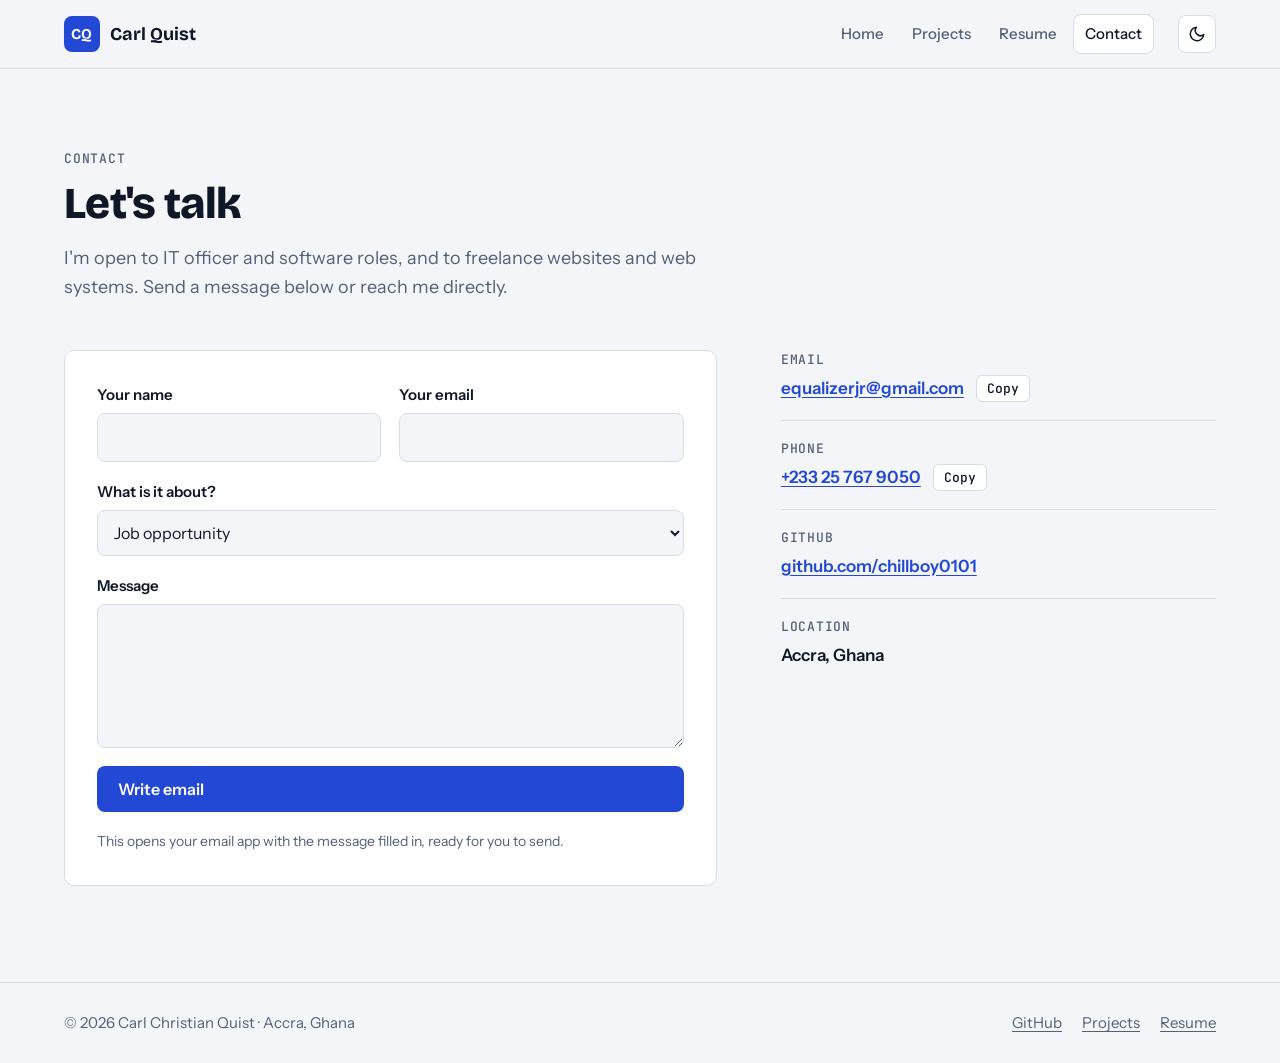
==== myportfolio/contact.html @ 5ba0d1e7 "Add Carl Christian Quist portfolio site in /myportfolio New static portfolio based on the structure " ====
<!DOCTYPE html>
<html lang="en">
<head>
    <meta charset="UTF-8">
    <meta name="viewport" content="width=device-width, initial-scale=1.0, viewport-fit=cover">
    <title>Contact | Carl Christian Quist</title>
    <meta name="description" content="Contact Carl Christian Quist, IT officer and software developer in Accra, about websites, internal systems, IT support or job opportunities.">
    <meta name="theme-color" content="#f3f5f9" media="(prefers-color-scheme: light)">
    <meta name="theme-color" content="#0b1120" media="(prefers-color-scheme: dark)">
    <link rel="preconnect" href="https://fonts.googleapis.com">
    <link rel="preconnect" href="https://fonts.gstatic.com" crossorigin>
    <link href="https://fonts.googleapis.com/css2?family=Bricolage+Grotesque:opsz,wght@12..96,500;12..96,700;12..96,800&family=Instrument+Sans:wght@400;500;600&family=JetBrains+Mono:wght@400;500&display=swap" rel="stylesheet">
    <link rel="stylesheet" href="assets/css/styles.css">
    <script>try{var t=localStorage.getItem("cq-theme");if(t)document.documentElement.setAttribute("data-theme",t)}catch(e){}</script>
</head>
<body>
    <a class="skip-link" href="#main">Skip to content</a>

    <header class="site-header">
        <div class="wrap header-inner">
            <a href="index.html" class="brand" aria-label="Carl Christian Quist, home">
                <span class="brand-mark" aria-hidden="true">CQ</span>
                <span class="brand-name">Carl Quist</span>
            </a>
            <nav class="site-nav" aria-label="Main">
                <a href="index.html">Home</a>
                <a href="projects.html">Projects</a>
                <a href="resume.html">Resume</a>
                <a href="contact.html" aria-current="page">Contact</a>
            </nav>
            <button class="theme-toggle" type="button" id="theme-toggle" aria-label="Switch between light and dark theme">
                <svg class="icon-moon" viewBox="0 0 24 24" fill="none" stroke="currentColor" stroke-width="2" stroke-linecap="round" stroke-linejoin="round" aria-hidden="true"><path d="M21 12.8A9 9 0 1 1 11.2 3a7 7 0 0 0 9.8 9.8z"/></svg>
                <svg class="icon-sun" viewBox="0 0 24 24" fill="none" stroke="currentColor" stroke-width="2" stroke-linecap="round" stroke-linejoin="round" aria-hidden="true"><circle cx="12" cy="12" r="4"/><path d="M12 2v2M12 20v2M4.9 4.9l1.4 1.4M17.7 17.7l1.4 1.4M2 12h2M20 12h2M4.9 19.1l1.4-1.4M17.7 6.3l1.4-1.4"/></svg>
            </button>
        </div>
    </header>

    <main id="main">
        <section class="page-intro">
            <div class="wrap">
                <p class="eyebrow">Contact</p>
                <h1>Let's talk</h1>
                <p>I'm open to IT officer and software roles, and to freelance websites and web systems. Send a message below or reach me directly.</p>
            </div>
        </section>

        <section class="section" style="padding-top: 8px;" aria-label="Contact options">
            <div class="wrap contact-grid">
                <form class="form" id="contact-form" novalidate>
                    <div class="form-row">
                        <div class="field">
                            <label for="name">Your name</label>
                            <input type="text" id="name" name="name" autocomplete="name" required>
                        </div>
                        <div class="field">
                            <label for="email">Your email</label>
                            <input type="email" id="email" name="email" autocomplete="email" required>
                        </div>
                    </div>
                    <div class="field">
                        <label for="topic">What is it about?</label>
                        <select id="topic" name="topic">
                            <option>Job opportunity</option>
                            <option>Website project</option>
                            <option>Web system or app</option>
                            <option>IT support</option>
                            <option>Something else</option>
                        </select>
                    </div>
                    <div class="field">
                        <label for="message">Message</label>
                        <textarea id="message" name="message" required></textarea>
                    </div>
                    <button class="btn btn-primary" type="submit">Write email</button>
                    <p class="form-note">This opens your email app with the message filled in, ready for you to send.</p>
                    <p class="form-status" id="form-status" role="status" hidden></p>
                </form>

                <div class="channels">
                    <div class="channel">
                        <p class="eyebrow">Email</p>
                        <p class="value"><a href="mailto:equalizerjr@gmail.com">equalizerjr@gmail.com</a> <button class="copy-btn" type="button" data-copy="equalizerjr@gmail.com">Copy</button></p>
                    </div>
                    <div class="channel">
                        <p class="eyebrow">Phone</p>
                        <p class="value"><a href="tel:+233257679050">+233 25 767 9050</a> <button class="copy-btn" type="button" data-copy="+233257679050">Copy</button></p>
                    </div>
                    <div class="channel">
                        <p class="eyebrow">GitHub</p>
                        <p class="value"><a href="https://github.com/chillboy0101" target="_blank" rel="noopener">github.com/chillboy0101</a></p>
                    </div>
                    <div class="channel">
                        <p class="eyebrow">Location</p>
                        <p class="value">Accra, Ghana</p>
                    </div>
                </div>
            </div>
        </section>
    </main>

    <footer class="site-footer">
        <div class="wrap">
            <p>&copy; 2026 Carl Christian Quist · Accra, Ghana</p>
            <nav aria-label="Elsewhere">
                <a href="https://github.com/chillboy0101" target="_blank" rel="noopener">GitHub</a>
                <a href="projects.html">Projects</a>
                <a href="resume.html">Resume</a>
            </nav>
        </div>
    </footer>

    <script src="assets/js/main.js"></script>
</body>
</html>
---- myportfolio/assets/css/styles.css ----
/*
  Carl Quist portfolio
  Layout: one centred 72rem column; pages stack full-width bands, each with its own inner .wrap gutter.
  Palette: cool "printout" paper and ink, cobalt for actions, Kente gold reserved for small highlights.
*/
:root {
  --paper: #f3f5f9;
  --surface: #ffffff;
  --sunken: #e9edf4;
  --ink: #101828;
  --muted: #536077;
  --line: #d6dce8;
  --accent: #2448d6;
  --accent-ink: #ffffff;
  --accent-soft: #e3e9ff;
  --gold: #8f6100;
  --gold-soft: #fff1cc;
  --code-bg: #0f172a;
  --code-ink: #dbe4f5;
  --code-key: #f2bd4b;
  --code-dim: #8090ad;

  --display: "Bricolage Grotesque", "Segoe UI", system-ui, sans-serif;
  --body: "Instrument Sans", system-ui, -apple-system, "Segoe UI", Roboto, sans-serif;
  --mono: "JetBrains Mono", ui-monospace, SFMono-Regular, Menlo, Consolas, monospace;

  --step--1: 0.8125rem;
  --step-0: 1.0625rem;
  --step-1: 1.25rem;
  --step-2: 1.625rem;
  --step-3: clamp(2rem, 1.4rem + 2.4vw, 2.75rem);
  --step-4: clamp(3rem, 1.6rem + 6vw, 5.75rem);

  --radius: 10px;
  --wrap: 72rem;
  --gutter: clamp(16px, 4vw, 32px);
  color-scheme: light;
}

@media (prefers-color-scheme: dark) {
  :root:not([data-theme="light"]) {
    --paper: #0b1120;
    --surface: #121a2c;
    --sunken: #0f1626;
    --ink: #e6ebf5;
    --muted: #9aa6bd;
    --line: #243049;
    --accent: #8ba5ff;
    --accent-ink: #0b1120;
    --accent-soft: #1b2648;
    --gold: #f0b941;
    --gold-soft: #2a2414;
    --code-bg: #070b15;
    --code-ink: #dbe4f5;
    --code-key: #f2bd4b;
    --code-dim: #7d8aa6;
    color-scheme: dark;
  }
}

:root[data-theme="dark"] {
  --paper: #0b1120;
  --surface: #121a2c;
  --sunken: #0f1626;
  --ink: #e6ebf5;
  --muted: #9aa6bd;
  --line: #243049;
  --accent: #8ba5ff;
  --accent-ink: #0b1120;
  --accent-soft: #1b2648;
  --gold: #f0b941;
  --gold-soft: #2a2414;
  --code-bg: #070b15;
  --code-ink: #dbe4f5;
  --code-key: #f2bd4b;
  --code-dim: #7d8aa6;
  color-scheme: dark;
}

*,
*::before,
*::after {
  box-sizing: border-box;
}

html {
  -webkit-text-size-adjust: 100%;
  scroll-behavior: smooth;
}

body {
  margin: 0;
  background: var(--paper);
  color: var(--ink);
  font-family: var(--body);
  font-size: var(--step-0);
  line-height: 1.6;
  text-rendering: optimizeLegibility;
}

img {
  max-width: 100%;
  display: block;
}

a {
  color: var(--accent);
  text-underline-offset: 0.2em;
}

h1,
h2,
h3 {
  font-family: var(--display);
  line-height: 1.1;
  margin: 0;
  text-wrap: balance;
  letter-spacing: -0.015em;
}

h2 {
  font-size: var(--step-3);
  font-weight: 700;
}

h3 {
  font-size: var(--step-1);
  font-weight: 700;
  letter-spacing: -0.005em;
}

p {
  margin: 0;
}

:focus-visible {
  outline: 3px solid var(--accent);
  outline-offset: 3px;
  border-radius: 4px;
}

.wrap {
  width: 100%;
  max-width: calc(var(--wrap) + 2 * var(--gutter));
  margin-inline: auto;
  padding-left: max(var(--gutter), env(safe-area-inset-left, 0px));
  padding-right: max(var(--gutter), env(safe-area-inset-right, 0px));
}

.skip-link {
  position: absolute;
  left: 12px;
  top: -60px;
  z-index: 50;
  padding: 10px 14px;
  background: var(--accent);
  color: var(--accent-ink);
  border-radius: 6px;
  font-weight: 600;
}

.skip-link:focus {
  top: 12px;
}

.eyebrow {
  font-family: var(--mono);
  font-size: var(--step--1);
  font-weight: 500;
  letter-spacing: 0.06em;
  text-transform: uppercase;
  color: var(--muted);
}

/* ---------- Header ---------- */

body::before {
  content: "";
  position: fixed;
  inset: 0 0 auto;
  height: env(safe-area-inset-top, 0px);
  z-index: 30;
  background: var(--paper);
}

.site-header {
  position: sticky;
  top: env(safe-area-inset-top, 0px);
  z-index: 20;
  background: color-mix(in srgb, var(--paper) 88%, transparent);
  backdrop-filter: saturate(140%) blur(10px);
  -webkit-backdrop-filter: saturate(140%) blur(10px);
  border-bottom: 1px solid var(--line);
}

.header-inner {
  display: flex;
  align-items: center;
  gap: 12px 24px;
  flex-wrap: wrap;
  padding-block: 14px;
}

.brand {
  display: inline-flex;
  align-items: center;
  gap: 10px;
  color: var(--ink);
  text-decoration: none;
  font-family: var(--display);
  font-weight: 700;
  font-size: 1.125rem;
  margin-right: auto;
}

.brand-mark {
  display: grid;
  place-items: center;
  width: 36px;
  height: 36px;
  border-radius: 8px;
  background: var(--accent);
  color: var(--accent-ink);
  font-size: 0.9375rem;
  letter-spacing: 0.02em;
}

.site-nav {
  display: flex;
  gap: 4px;
  flex-wrap: wrap;
}

.site-nav a {
  padding: 8px 12px;
  border-radius: 8px;
  color: var(--muted);
  text-decoration: none;
  font-weight: 500;
  font-size: 0.9375rem;
}

.site-nav a:hover {
  color: var(--ink);
  background: var(--sunken);
}

.site-nav a[aria-current="page"] {
  color: var(--ink);
  background: var(--surface);
  box-shadow: inset 0 0 0 1px var(--line);
}

.theme-toggle {
  display: grid;
  place-items: center;
  width: 38px;
  height: 38px;
  border-radius: 8px;
  border: 1px solid var(--line);
  background: var(--surface);
  color: var(--ink);
  cursor: pointer;
}

.theme-toggle svg {
  width: 18px;
  height: 18px;
}

.theme-toggle .icon-sun {
  display: none;
}

@media (prefers-color-scheme: dark) {
  :root:not([data-theme="light"]) .theme-toggle .icon-sun {
    display: block;
  }
  :root:not([data-theme="light"]) .theme-toggle .icon-moon {
    display: none;
  }
}

:root[data-theme="dark"] .theme-toggle .icon-sun {
  display: block;
}

:root[data-theme="dark"] .theme-toggle .icon-moon {
  display: none;
}

@media (max-width: 640px) {
  .site-nav {
    order: 3;
    width: 100%;
    justify-content: space-between;
  }
  .site-nav a {
    padding: 8px 10px;
  }
}

/* ---------- Buttons ---------- */

.actions {
  display: flex;
  flex-wrap: wrap;
  gap: 12px;
}

.btn {
  display: inline-flex;
  align-items: center;
  gap: 8px;
  padding: 12px 20px;
  border-radius: 8px;
  font-family: var(--body);
  font-weight: 600;
  font-size: 1rem;
  text-decoration: none;
  border: 1px solid transparent;
  cursor: pointer;
  transition: transform 0.15s ease, background-color 0.15s ease, border-color 0.15s ease;
}

.btn svg {
  width: 18px;
  height: 18px;
}

.btn-primary {
  background: var(--accent);
  color: var(--accent-ink);
}

.btn-primary:hover {
  background: color-mix(in srgb, var(--accent) 86%, var(--ink));
  transform: translateY(-1px);
}

.btn-ghost {
  background: transparent;
  color: var(--ink);
  border-color: var(--line);
}

.btn-ghost:hover {
  border-color: var(--ink);
  transform: translateY(-1px);
}

/* ---------- Sections ---------- */

.section {
  padding-block: clamp(56px, 8vw, 96px);
}

.section + .section {
  border-top: 1px solid var(--line);
}

.section-head {
  display: grid;
  gap: 12px;
  margin-bottom: clamp(28px, 4vw, 44px);
  max-width: 42rem;
}

.section-head p:not(.eyebrow) {
  color: var(--muted);
}

.page-intro {
  padding-block: clamp(48px, 7vw, 80px) clamp(28px, 4vw, 40px);
}

.page-intro h1 {
  font-size: var(--step-3);
  font-weight: 800;
  margin-top: 10px;
}

.page-intro p:not(.eyebrow) {
  margin-top: 16px;
  max-width: 40rem;
  color: var(--muted);
  font-size: 1.125rem;
}

/* ---------- Home hero ---------- */

.hero {
  padding-block: clamp(48px, 7vw, 96px) clamp(56px, 8vw, 96px);
}

.hero-grid {
  display: grid;
  grid-template-columns: minmax(0, 1.05fr) minmax(0, 0.95fr);
  gap: clamp(36px, 5vw, 64px);
  align-items: center;
}

.hero-copy {
  display: grid;
  gap: 22px;
  min-width: 0;
}

.hero h1 {
  font-size: var(--step-4);
  font-weight: 800;
  letter-spacing: -0.035em;
  line-height: 0.95;
}

.hero h1 .surname {
  color: var(--accent);
}

.lede {
  font-size: clamp(1.125rem, 1rem + 0.4vw, 1.3125rem);
  line-height: 1.55;
  max-width: 36rem;
}

.hero-facts {
  list-style: none;
  margin: 6px 0 0;
  padding: 0;
  display: grid;
  gap: 8px;
  font-size: 0.9375rem;
}

.hero-facts li {
  display: grid;
  grid-template-columns: 5.5rem minmax(0, 1fr);
  gap: 12px;
  align-items: baseline;
}

.hero-facts span {
  font-family: var(--mono);
  font-size: var(--step--1);
  text-transform: uppercase;
  letter-spacing: 0.06em;
  color: var(--muted);
}

/* Patch card: the hero's one loud object */

.patch {
  margin: 0;
  min-width: 0;
  background: var(--code-bg);
  color: var(--code-ink);
  border-radius: 14px;
  overflow: hidden;
  box-shadow: 0 30px 60px -30px rgba(15, 23, 42, 0.55);
  transform: rotate(1.2deg);
}

.patch-bar {
  display: flex;
  align-items: center;
  justify-content: space-between;
  gap: 12px;
  padding: 12px 18px;
  border-bottom: 1px solid rgba(255, 255, 255, 0.08);
  font-family: var(--mono);
  font-size: 0.75rem;
  color: var(--code-dim);
}

.patch-bar .tag-applied {
  color: #0b1120;
  background: var(--code-key);
  padding: 2px 8px;
  border-radius: 999px;
  font-weight: 500;
}

.patch-body {
  margin: 0;
  padding: 18px;
  font-family: var(--mono);
  font-size: 0.8125rem;
  line-height: 1.65;
  white-space: pre-wrap;
  word-break: break-word;
}

.patch-body .k {
  color: var(--code-key);
}

.patch-body .d {
  color: var(--code-dim);
}

.patch-reply {
  margin: 0 18px 18px;
  padding: 12px 14px;
  border-left: 3px solid var(--code-key);
  background: rgba(255, 255, 255, 0.04);
  font-family: var(--mono);
  font-size: 0.8125rem;
}

.patch-reply p {
  color: #ffffff;
}

.patch-reply cite {
  display: block;
  margin-top: 4px;
  font-style: normal;
  color: var(--code-dim);
}

.patch figcaption {
  padding: 12px 18px 16px;
  border-top: 1px solid rgba(255, 255, 255, 0.08);
  font-size: 0.875rem;
  color: var(--code-dim);
}

/* ---------- Focus areas ---------- */

.focus-grid {
  display: grid;
  grid-template-columns: repeat(3, minmax(0, 1fr));
  gap: clamp(24px, 3vw, 40px);
}

.focus {
  display: grid;
  gap: 10px;
  align-content: start;
  padding-top: 18px;
  border-top: 2px solid var(--ink);
}

.focus p {
  color: var(--muted);
}

.focus .focus-where {
  font-family: var(--mono);
  font-size: var(--step--1);
  color: var(--gold);
}

/* ---------- Project cards ---------- */

.project-grid {
  display: grid;
  grid-template-columns: repeat(auto-fill, minmax(min(100%, 20rem), 1fr));
  gap: 20px;
}

.project {
  display: flex;
  flex-direction: column;
  gap: 14px;
  min-width: 0;
  padding: 22px;
  background: var(--surface);
  border: 1px solid var(--line);
  border-radius: var(--radius);
  transition: border-color 0.15s ease, transform 0.15s ease;
}

.project:hover {
  border-color: color-mix(in srgb, var(--accent) 50%, var(--line));
  transform: translateY(-2px);
}

@media (min-width: 1040px) {
  .project--wide {
    grid-column: span 2;
  }
}

.project-grid--pair {
  grid-template-columns: repeat(2, minmax(0, 1fr));
}

@media (max-width: 700px) {
  .project-grid--pair {
    grid-template-columns: minmax(0, 1fr);
  }
}

.project-groups {
  display: grid;
  gap: clamp(44px, 6vw, 64px);
}

.section--flush {
  padding-top: 0;
}

.calc-list {
  margin: 0;
  padding-left: 1.1em;
  display: grid;
  gap: 6px;
  color: var(--muted);
  font-size: 0.9375rem;
}

.calc-list strong {
  color: var(--ink);
}

.calc-list li::marker {
  color: var(--accent);
}

.project-meta {
  display: flex;
  justify-content: space-between;
  align-items: center;
  gap: 8px;
  font-family: var(--mono);
  font-size: 0.75rem;
  letter-spacing: 0.04em;
  text-transform: uppercase;
  color: var(--muted);
}

.badge {
  font-family: var(--mono);
  font-size: 0.6875rem;
  letter-spacing: 0.04em;
  text-transform: uppercase;
  padding: 3px 8px;
  border-radius: 999px;
  background: var(--gold-soft);
  color: var(--gold);
  white-space: nowrap;
}

.project p {
  color: var(--muted);
  font-size: 0.96875rem;
}

.stack {
  list-style: none;
  margin: 0;
  padding: 0;
  display: flex;
  flex-wrap: wrap;
  gap: 6px;
}

.stack li {
  font-family: var(--mono);
  font-size: 0.75rem;
  padding: 3px 8px;
  border-radius: 6px;
  background: var(--sunken);
  color: var(--ink);
}

.project-links {
  display: flex;
  flex-wrap: wrap;
  gap: 8px 18px;
  margin-top: auto;
  padding-top: 6px;
  font-weight: 600;
  font-size: 0.9375rem;
}

.project-links a {
  display: inline-flex;
  align-items: center;
  gap: 6px;
  text-decoration: none;
}

.project-links a:hover {
  text-decoration: underline;
}

.project-links svg {
  width: 15px;
  height: 15px;
}

.project-links .note {
  color: var(--muted);
  font-weight: 500;
}

/* Featured (home) */

.featured {
  display: grid;
  gap: 20px;
}

.see-all {
  margin-top: 28px;
}

/* ---------- Filters ---------- */

.filters {
  display: flex;
  flex-wrap: wrap;
  gap: 8px;
  margin-bottom: 28px;
}

.filter {
  font: 500 0.9375rem/1 var(--body);
  padding: 10px 14px;
  border-radius: 999px;
  border: 1px solid var(--line);
  background: var(--surface);
  color: var(--ink);
  cursor: pointer;
}

.filter .count {
  font-family: var(--mono);
  font-size: 0.75rem;
  color: var(--muted);
  margin-left: 6px;
}

.filter[aria-pressed="true"] {
  background: var(--ink);
  color: var(--paper);
  border-color: var(--ink);
}

.filter[aria-pressed="true"] .count {
  color: inherit;
  opacity: 0.7;
}

.group-title {
  display: flex;
  flex-wrap: wrap;
  align-items: baseline;
  gap: 4px 12px;
  margin: 0 0 18px;
  font-size: var(--step-2);
}

.resume-main .group-title {
  margin-top: 44px;
}

.resume-main .group-title:first-child {
  margin-top: 0;
}

.group-title small {
  font-family: var(--mono);
  font-size: var(--step--1);
  font-weight: 400;
  color: var(--muted);
  letter-spacing: 0.04em;
}

/* ---------- Toolbox ---------- */

.toolbox {
  display: grid;
  grid-template-columns: repeat(auto-fit, minmax(min(100%, 15rem), 1fr));
  gap: 28px 40px;
}

.toolbox h3 {
  font-size: 1rem;
  font-family: var(--mono);
  font-weight: 500;
  text-transform: uppercase;
  letter-spacing: 0.06em;
  color: var(--muted);
  margin-bottom: 12px;
}

/* ---------- Resume ---------- */

.resume-grid {
  display: grid;
  grid-template-columns: minmax(0, 1fr) minmax(0, 18rem);
  gap: clamp(32px, 5vw, 64px);
  align-items: start;
}

.timeline {
  display: grid;
  gap: 0;
}

.role {
  display: grid;
  grid-template-columns: 9.5rem minmax(0, 1fr);
  gap: 8px 28px;
  padding-block: 28px;
  border-top: 1px solid var(--line);
}

.role:first-child {
  border-top: 0;
  padding-top: 0;
}

.role-when {
  font-family: var(--mono);
  font-size: 0.8125rem;
  color: var(--muted);
  padding-top: 4px;
  font-variant-numeric: tabular-nums;
}

.role-body {
  display: grid;
  gap: 10px;
  min-width: 0;
}

.role-org {
  color: var(--muted);
  font-weight: 500;
}

.role ul {
  margin: 4px 0 0;
  padding-left: 1.1em;
  display: grid;
  gap: 6px;
}

.role li::marker {
  color: var(--accent);
}

.aside-card {
  position: sticky;
  top: 96px;
  display: grid;
  gap: 18px;
  padding: 22px;
  background: var(--surface);
  border: 1px solid var(--line);
  border-radius: var(--radius);
}

.aside-card dl {
  margin: 0;
  display: grid;
  gap: 14px;
}

.aside-card dt {
  font-family: var(--mono);
  font-size: 0.75rem;
  text-transform: uppercase;
  letter-spacing: 0.06em;
  color: var(--muted);
}

.aside-card dd {
  margin: 2px 0 0;
  overflow-wrap: anywhere;
}

/* ---------- Contact ---------- */

.contact-grid {
  display: grid;
  grid-template-columns: minmax(0, 1.2fr) minmax(0, 0.8fr);
  gap: clamp(32px, 5vw, 64px);
  align-items: start;
}

.form {
  display: grid;
  gap: 18px;
  padding: clamp(20px, 3vw, 32px);
  background: var(--surface);
  border: 1px solid var(--line);
  border-radius: var(--radius);
}

.form-row {
  display: grid;
  grid-template-columns: repeat(2, minmax(0, 1fr));
  gap: 18px;
}

.field {
  display: grid;
  gap: 6px;
}

.field label {
  font-weight: 600;
  font-size: 0.9375rem;
}

.field input,
.field select,
.field textarea {
  width: 100%;
  font: inherit;
  font-size: 1rem;
  color: var(--ink);
  background: var(--paper);
  border: 1px solid var(--line);
  border-radius: 8px;
  padding: 11px 12px;
}

.field textarea {
  min-height: 9rem;
  resize: vertical;
}

.field input:focus,
.field select:focus,
.field textarea:focus {
  outline: 2px solid var(--accent);
  outline-offset: 0;
  border-color: var(--accent);
}

.form-note {
  font-size: 0.875rem;
  color: var(--muted);
}

.form-status {
  font-size: 0.9375rem;
  padding: 10px 12px;
  border-radius: 8px;
  background: var(--accent-soft);
  color: var(--ink);
}

.channels {
  display: grid;
  gap: 0;
}

.channel {
  display: grid;
  gap: 4px;
  padding-block: 18px;
  border-top: 1px solid var(--line);
}

.channel:first-child {
  border-top: 0;
  padding-top: 0;
}

.channel .value {
  display: flex;
  flex-wrap: wrap;
  align-items: center;
  gap: 8px 12px;
  font-size: 1.0625rem;
  font-weight: 600;
  overflow-wrap: anywhere;
}

.copy-btn {
  font: 500 0.8125rem/1 var(--mono);
  padding: 6px 10px;
  border-radius: 6px;
  border: 1px solid var(--line);
  background: var(--surface);
  color: var(--ink);
  cursor: pointer;
}

/* ---------- CTA band & footer ---------- */

.cta {
  background: var(--accent);
  color: var(--accent-ink);
}

.cta .wrap {
  display: flex;
  flex-wrap: wrap;
  align-items: center;
  justify-content: space-between;
  gap: 20px 32px;
  padding-block: clamp(36px, 5vw, 56px);
}

.cta h2 {
  font-size: var(--step-2);
  max-width: 34rem;
}

.cta .btn {
  background: var(--accent-ink);
  color: var(--accent);
}

.cta .btn:hover {
  transform: translateY(-1px);
}

.site-footer {
  border-top: 1px solid var(--line);
}

.site-footer .wrap {
  display: flex;
  flex-wrap: wrap;
  justify-content: space-between;
  gap: 12px 24px;
  padding-block: 28px;
  font-size: 0.9375rem;
  color: var(--muted);
}

.site-footer nav {
  display: flex;
  flex-wrap: wrap;
  gap: 8px 20px;
}

.site-footer a {
  color: var(--muted);
}

.site-footer a:hover {
  color: var(--ink);
}

/* ---------- Responsive ---------- */

@media (max-width: 900px) {
  .hero-grid,
  .resume-grid,
  .contact-grid {
    grid-template-columns: minmax(0, 1fr);
  }
  .patch {
    transform: none;
  }
  .focus-grid {
    grid-template-columns: minmax(0, 1fr);
  }
  .aside-card {
    position: static;
  }
}

@media (max-width: 560px) {
  .role {
    grid-template-columns: minmax(0, 1fr);
  }
  .form-row {
    grid-template-columns: minmax(0, 1fr);
  }
  .hero-facts li {
    grid-template-columns: minmax(0, 1fr);
    gap: 0;
  }
}

@media (prefers-reduced-motion: reduce) {
  html {
    scroll-behavior: auto;
  }
  *,
  *::before,
  *::after {
    transition: none !important;
    animation: none !important;
  }
}
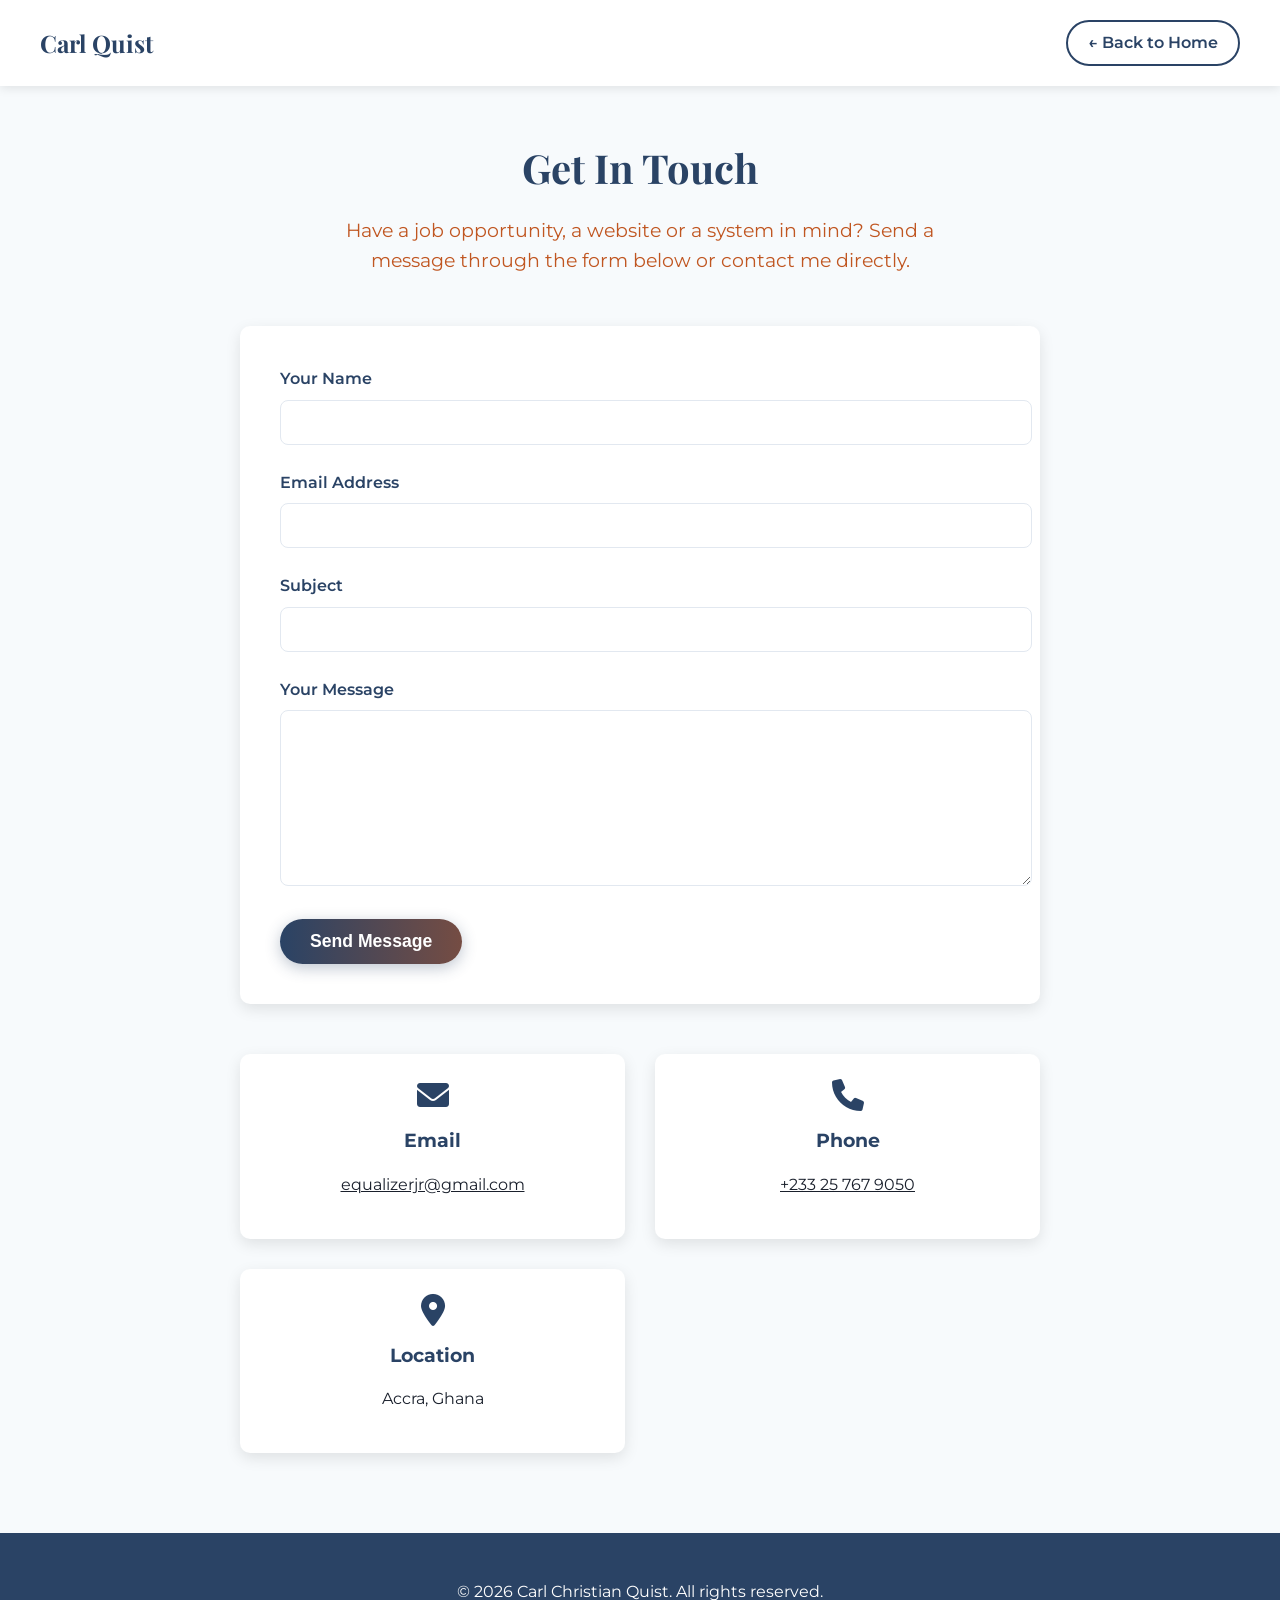
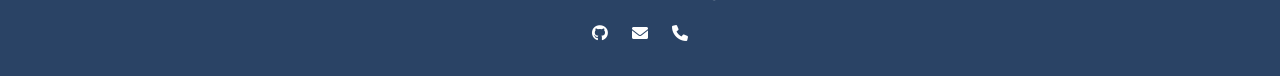
==== commit 7c5d0166: "Rebuild /myportfolio as a copy of the Pearl Amissah site Replace the custom design with exact copies" ====
--- a/myportfolio/contact.html
+++ b/myportfolio/contact.html
@@ -2,113 +2,269 @@
 <html lang="en">
 <head>
     <meta charset="UTF-8">
-    <meta name="viewport" content="width=device-width, initial-scale=1.0, viewport-fit=cover">
+    <meta name="viewport" content="width=device-width, initial-scale=1.0">
     <title>Contact | Carl Christian Quist</title>
-    <meta name="description" content="Contact Carl Christian Quist, IT officer and software developer in Accra, about websites, internal systems, IT support or job opportunities.">
-    <meta name="theme-color" content="#f3f5f9" media="(prefers-color-scheme: light)">
-    <meta name="theme-color" content="#0b1120" media="(prefers-color-scheme: dark)">
-    <link rel="preconnect" href="https://fonts.googleapis.com">
-    <link rel="preconnect" href="https://fonts.gstatic.com" crossorigin>
-    <link href="https://fonts.googleapis.com/css2?family=Bricolage+Grotesque:opsz,wght@12..96,500;12..96,700;12..96,800&family=Instrument+Sans:wght@400;500;600&family=JetBrains+Mono:wght@400;500&display=swap" rel="stylesheet">
-    <link rel="stylesheet" href="assets/css/styles.css">
-    <script>try{var t=localStorage.getItem("cq-theme");if(t)document.documentElement.setAttribute("data-theme",t)}catch(e){}</script>
+    <link href="https://fonts.googleapis.com/css2?family=Playfair+Display:wght@400;700&family=Montserrat:wght@300;400;600&display=swap" rel="stylesheet">
+    <style>
+        :root {
+            --primary: #2a4365;
+            --secondary: #c05621;
+            --light: #f7fafc;
+            --dark: #1a202c;
+        }
+        
+        body {
+            font-family: 'Montserrat', sans-serif;
+            margin: 0;
+            padding: 0;
+            color: var(--dark);
+            line-height: 1.6;
+            background-color: var(--light);
+        }
+        
+        header {
+            background-color: white;
+            box-shadow: 0 2px 10px rgba(0,0,0,0.1);
+            padding: 20px 0;
+            position: sticky;
+            top: 0;
+            z-index: 100;
+        }
+        
+        .nav-container {
+            max-width: 1200px;
+            margin: 0 auto;
+            padding: 0 20px;
+            display: flex;
+            justify-content: space-between;
+            align-items: center;
+        }
+        
+        .logo {
+            font-family: 'Playfair Display', serif;
+            font-size: 1.5rem;
+            color: var(--primary);
+            text-decoration: none;
+            font-weight: 700;
+        }
+        
+        .back-btn {
+            display: inline-block;
+            padding: 8px 20px;
+            font-size: 1rem;
+            font-weight: 600;
+            text-decoration: none;
+            border-radius: 50px;
+            color: var(--primary);
+            background: transparent;
+            border: 2px solid var(--primary);
+            transition: all 0.3s ease;
+        }
+        
+        .back-btn:hover {
+            background: var(--primary);
+            color: white;
+        }
+        
+        .contact-container {
+            max-width: 800px;
+            margin: 50px auto;
+            padding: 0 20px;
+        }
+        
+        .contact-header {
+            text-align: center;
+            margin-bottom: 50px;
+        }
+        
+        .contact-header h1 {
+            font-family: 'Playfair Display', serif;
+            font-size: 2.5rem;
+            color: var(--primary);
+            margin-bottom: 15px;
+        }
+        
+        .contact-header p {
+            font-size: 1.2rem;
+            color: var(--secondary);
+            max-width: 600px;
+            margin: 0 auto;
+        }
+        
+        .contact-form {
+            background: white;
+            padding: 40px;
+            border-radius: 10px;
+            box-shadow: 0 5px 15px rgba(0,0,0,0.1);
+        }
+        
+        .form-group {
+            margin-bottom: 25px;
+        }
+        
+        label {
+            display: block;
+            margin-bottom: 8px;
+            font-weight: 600;
+            color: var(--primary);
+        }
+        
+        input, textarea {
+            width: 100%;
+            padding: 12px 15px;
+            border: 1px solid #e2e8f0;
+            border-radius: 8px;
+            font-family: 'Montserrat', sans-serif;
+            font-size: 1rem;
+            transition: border-color 0.3s ease;
+        }
+        
+        input:focus, textarea:focus {
+            outline: none;
+            border-color: var(--primary);
+        }
+        
+        textarea {
+            min-height: 150px;
+            resize: vertical;
+        }
+        
+        .submit-btn {
+            display: inline-block;
+            padding: 12px 30px;
+            font-size: 1.1rem;
+            font-weight: 600;
+            text-decoration: none;
+            border-radius: 50px;
+            color: white;
+            background: linear-gradient(90deg, var(--primary), var(--secondary));
+            background-size: 200% auto;
+            box-shadow: 0 4px 15px rgba(42, 67, 101, 0.3);
+            transition: all 0.3s ease;
+            border: none;
+            cursor: pointer;
+        }
+        
+        .submit-btn:hover {
+            background-position: right center;
+            transform: translateY(-3px);
+            box-shadow: 0 8px 20px rgba(42, 67, 101, 0.4);
+        }
+        
+        .contact-info {
+            margin-top: 50px;
+            display: grid;
+            grid-template-columns: repeat(auto-fit, minmax(250px, 1fr));
+            gap: 30px;
+        }
+        
+        .info-card {
+            background: white;
+            padding: 25px;
+            border-radius: 10px;
+            box-shadow: 0 5px 15px rgba(0,0,0,0.1);
+            text-align: center;
+        }
+        
+        .info-card i {
+            font-size: 2rem;
+            color: var(--primary);
+            margin-bottom: 15px;
+        }
+        
+        .info-card h3 {
+            margin: 0 0 10px;
+            color: var(--primary);
+        }
+        
+        footer {
+            background: var(--primary);
+            color: white;
+            text-align: center;
+            padding: 30px 0;
+            margin-top: 80px;
+        }
+        
+        @media (max-width: 768px) {
+            .contact-header h1 {
+                font-size: 2rem;
+            }
+            
+            .contact-form {
+                padding: 25px;
+            }
+        }
+    </style>
+    <link rel="stylesheet" href="https://cdnjs.cloudflare.com/ajax/libs/font-awesome/6.0.0-beta3/css/all.min.css">
 </head>
 <body>
-    <a class="skip-link" href="#main">Skip to content</a>
-
-    <header class="site-header">
-        <div class="wrap header-inner">
-            <a href="index.html" class="brand" aria-label="Carl Christian Quist, home">
-                <span class="brand-mark" aria-hidden="true">CQ</span>
-                <span class="brand-name">Carl Quist</span>
-            </a>
-            <nav class="site-nav" aria-label="Main">
-                <a href="index.html">Home</a>
-                <a href="projects.html">Projects</a>
-                <a href="resume.html">Resume</a>
-                <a href="contact.html" aria-current="page">Contact</a>
-            </nav>
-            <button class="theme-toggle" type="button" id="theme-toggle" aria-label="Switch between light and dark theme">
-                <svg class="icon-moon" viewBox="0 0 24 24" fill="none" stroke="currentColor" stroke-width="2" stroke-linecap="round" stroke-linejoin="round" aria-hidden="true"><path d="M21 12.8A9 9 0 1 1 11.2 3a7 7 0 0 0 9.8 9.8z"/></svg>
-                <svg class="icon-sun" viewBox="0 0 24 24" fill="none" stroke="currentColor" stroke-width="2" stroke-linecap="round" stroke-linejoin="round" aria-hidden="true"><circle cx="12" cy="12" r="4"/><path d="M12 2v2M12 20v2M4.9 4.9l1.4 1.4M17.7 17.7l1.4 1.4M2 12h2M20 12h2M4.9 19.1l1.4-1.4M17.7 6.3l1.4-1.4"/></svg>
-            </button>
+    <header>
+        <div class="nav-container">
+            <a href="index.html" class="logo">Carl Quist</a>
+            <a href="index.html" class="back-btn">← Back to Home</a>
         </div>
     </header>
-
-    <main id="main">
-        <section class="page-intro">
-            <div class="wrap">
-                <p class="eyebrow">Contact</p>
-                <h1>Let's talk</h1>
-                <p>I'm open to IT officer and software roles, and to freelance websites and web systems. Send a message below or reach me directly.</p>
+    
+    <main>
+        <div class="contact-container">
+            <div class="contact-header">
+                <h1>Get In Touch</h1>
+                <p>Have a job opportunity, a website or a system in mind? Send a message through the form below or contact me directly.</p>
             </div>
-        </section>
-
-        <section class="section" style="padding-top: 8px;" aria-label="Contact options">
-            <div class="wrap contact-grid">
-                <form class="form" id="contact-form" novalidate>
-                    <div class="form-row">
-                        <div class="field">
-                            <label for="name">Your name</label>
-                            <input type="text" id="name" name="name" autocomplete="name" required>
-                        </div>
-                        <div class="field">
-                            <label for="email">Your email</label>
-                            <input type="email" id="email" name="email" autocomplete="email" required>
-                        </div>
-                    </div>
-                    <div class="field">
-                        <label for="topic">What is it about?</label>
-                        <select id="topic" name="topic">
-                            <option>Job opportunity</option>
-                            <option>Website project</option>
-                            <option>Web system or app</option>
-                            <option>IT support</option>
-                            <option>Something else</option>
-                        </select>
-                    </div>
-                    <div class="field">
-                        <label for="message">Message</label>
-                        <textarea id="message" name="message" required></textarea>
-                    </div>
-                    <button class="btn btn-primary" type="submit">Write email</button>
-                    <p class="form-note">This opens your email app with the message filled in, ready for you to send.</p>
-                    <p class="form-status" id="form-status" role="status" hidden></p>
-                </form>
-
-                <div class="channels">
-                    <div class="channel">
-                        <p class="eyebrow">Email</p>
-                        <p class="value"><a href="mailto:equalizerjr@gmail.com">equalizerjr@gmail.com</a> <button class="copy-btn" type="button" data-copy="equalizerjr@gmail.com">Copy</button></p>
-                    </div>
-                    <div class="channel">
-                        <p class="eyebrow">Phone</p>
-                        <p class="value"><a href="tel:+233257679050">+233 25 767 9050</a> <button class="copy-btn" type="button" data-copy="+233257679050">Copy</button></p>
-                    </div>
-                    <div class="channel">
-                        <p class="eyebrow">GitHub</p>
-                        <p class="value"><a href="https://github.com/chillboy0101" target="_blank" rel="noopener">github.com/chillboy0101</a></p>
-                    </div>
-                    <div class="channel">
-                        <p class="eyebrow">Location</p>
-                        <p class="value">Accra, Ghana</p>
-                    </div>
+            
+            <form class="contact-form" action="mailto:equalizerjr@gmail.com" method="POST" enctype="text/plain">
+                <div class="form-group">
+                    <label for="name">Your Name</label>
+                    <input type="text" id="name" name="name" required>
+                </div>
+                
+                <div class="form-group">
+                    <label for="email">Email Address</label>
+                    <input type="email" id="email" name="email" required>
+                </div>
+                
+                <div class="form-group">
+                    <label for="subject">Subject</label>
+                    <input type="text" id="subject" name="subject" required>
+                </div>
+                
+                <div class="form-group">
+                    <label for="message">Your Message</label>
+                    <textarea id="message" name="message" required></textarea>
+                </div>
+                
+                <button type="submit" class="submit-btn">Send Message</button>
+            </form>
+            
+            <div class="contact-info">
+                <div class="info-card">
+                    <i class="fas fa-envelope"></i>
+                    <h3>Email</h3>
+                    <p><a href="mailto:equalizerjr@gmail.com" style="color: inherit;">equalizerjr@gmail.com</a></p>
+                </div>
+                
+                <div class="info-card">
+                    <i class="fas fa-phone"></i>
+                    <h3>Phone</h3>
+                    <p><a href="tel:+233257679050" style="color: inherit;">+233 25 767 9050</a></p>
+                </div>
+                
+                <div class="info-card">
+                    <i class="fas fa-map-marker-alt"></i>
+                    <h3>Location</h3>
+                    <p>Accra, Ghana</p>
                 </div>
             </div>
-        </section>
+        </div>
     </main>
-
-    <footer class="site-footer">
-        <div class="wrap">
-            <p>&copy; 2026 Carl Christian Quist · Accra, Ghana</p>
-            <nav aria-label="Elsewhere">
-                <a href="https://github.com/chillboy0101" target="_blank" rel="noopener">GitHub</a>
-                <a href="projects.html">Projects</a>
-                <a href="resume.html">Resume</a>
-            </nav>
+    
+    <footer>
+        <p>&copy; 2026 Carl Christian Quist. All rights reserved.</p>
+        <div style="margin-top: 15px;">
+            <a href="https://github.com/chillboy0101" target="_blank" rel="noopener" aria-label="GitHub" style="color: white; margin: 0 10px;"><i class="fab fa-github"></i></a>
+            <a href="mailto:equalizerjr@gmail.com" aria-label="Email" style="color: white; margin: 0 10px;"><i class="fas fa-envelope"></i></a>
+            <a href="tel:+233257679050" aria-label="Phone" style="color: white; margin: 0 10px;"><i class="fas fa-phone"></i></a>
         </div>
     </footer>
-
-    <script src="assets/js/main.js"></script>
 </body>
-</html>
+</html>
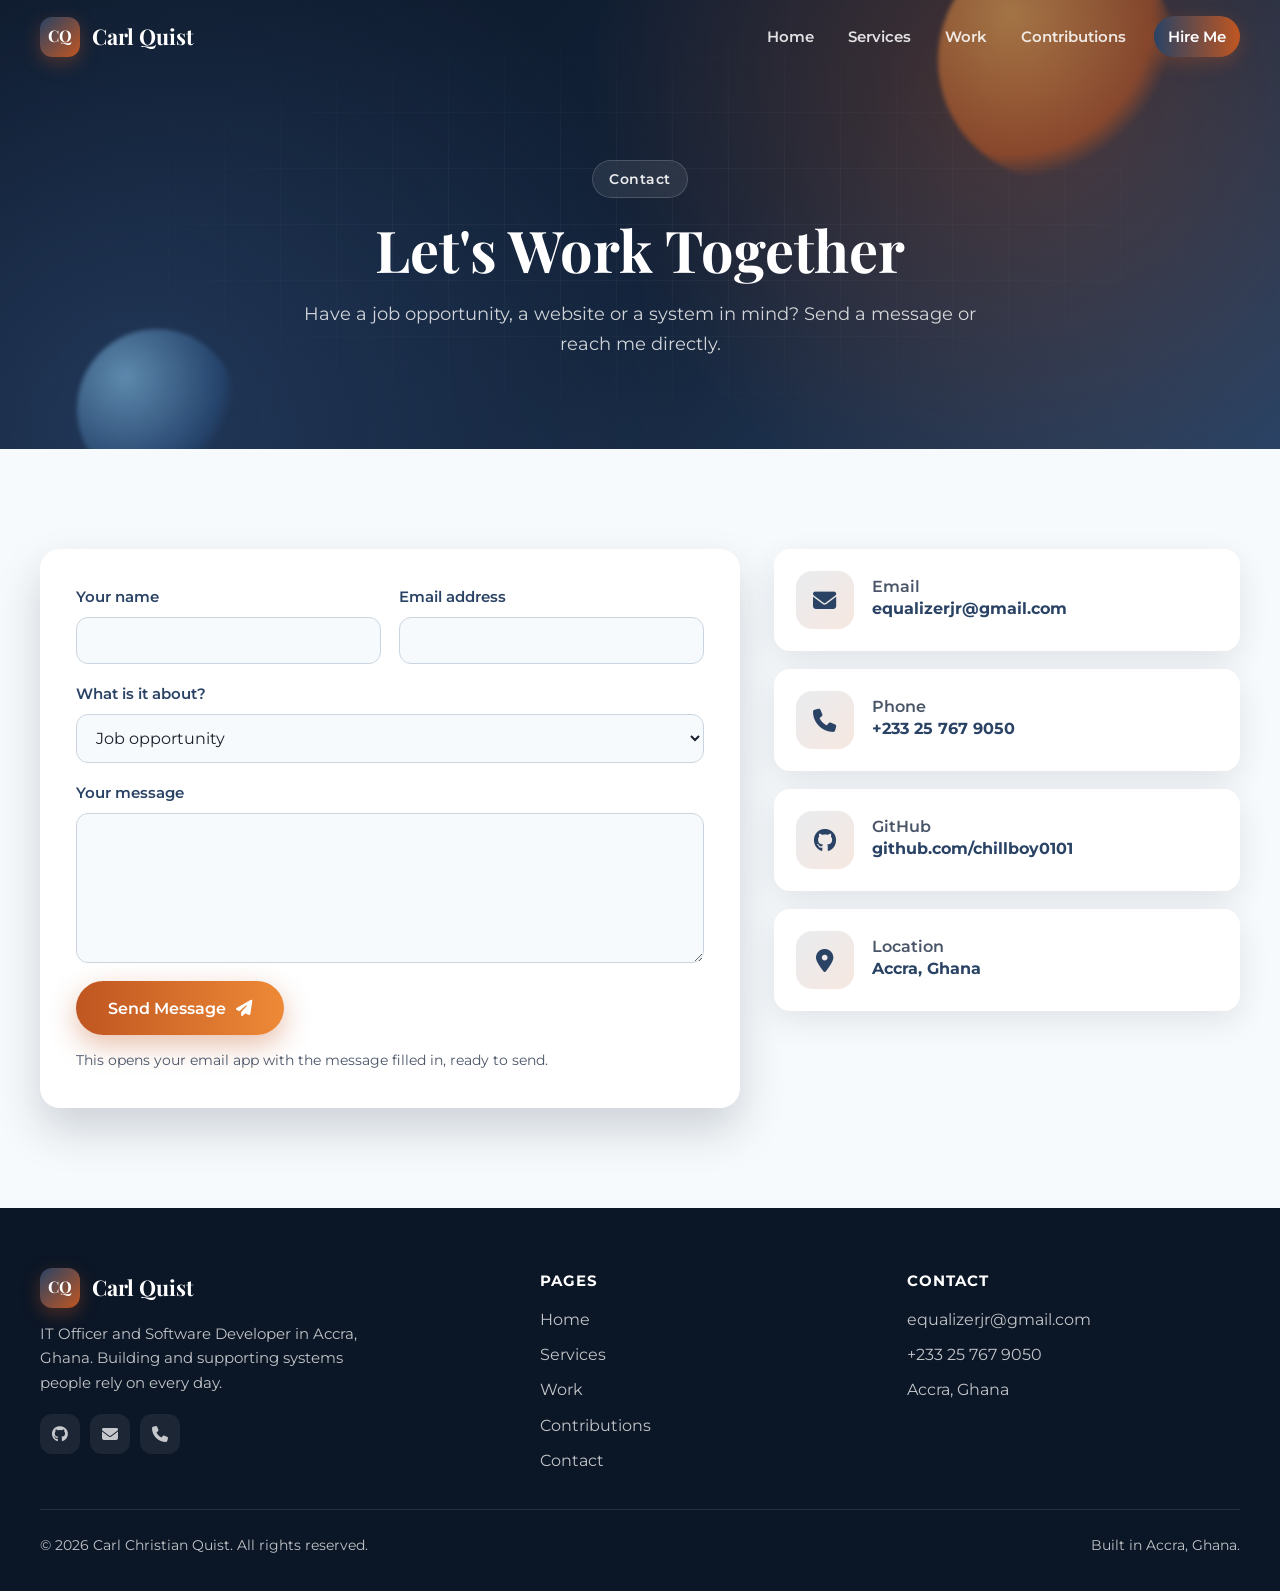
==== commit 88ba212b: "Redesign /myportfolio with a 3D hero, animations and full activity chart - Keep the Pearl Amissah co" ====
--- a/myportfolio/contact.html
+++ b/myportfolio/contact.html
@@ -4,267 +4,107 @@
     <meta charset="UTF-8">
     <meta name="viewport" content="width=device-width, initial-scale=1.0">
     <title>Contact | Carl Christian Quist</title>
-    <link href="https://fonts.googleapis.com/css2?family=Playfair+Display:wght@400;700&family=Montserrat:wght@300;400;600&display=swap" rel="stylesheet">
-    <style>
-        :root {
-            --primary: #2a4365;
-            --secondary: #c05621;
-            --light: #f7fafc;
-            --dark: #1a202c;
-        }
-        
-        body {
-            font-family: 'Montserrat', sans-serif;
-            margin: 0;
-            padding: 0;
-            color: var(--dark);
-            line-height: 1.6;
-            background-color: var(--light);
-        }
-        
-        header {
-            background-color: white;
-            box-shadow: 0 2px 10px rgba(0,0,0,0.1);
-            padding: 20px 0;
-            position: sticky;
-            top: 0;
-            z-index: 100;
-        }
-        
-        .nav-container {
-            max-width: 1200px;
-            margin: 0 auto;
-            padding: 0 20px;
-            display: flex;
-            justify-content: space-between;
-            align-items: center;
-        }
-        
-        .logo {
-            font-family: 'Playfair Display', serif;
-            font-size: 1.5rem;
-            color: var(--primary);
-            text-decoration: none;
-            font-weight: 700;
-        }
-        
-        .back-btn {
-            display: inline-block;
-            padding: 8px 20px;
-            font-size: 1rem;
-            font-weight: 600;
-            text-decoration: none;
-            border-radius: 50px;
-            color: var(--primary);
-            background: transparent;
-            border: 2px solid var(--primary);
-            transition: all 0.3s ease;
-        }
-        
-        .back-btn:hover {
-            background: var(--primary);
-            color: white;
-        }
-        
-        .contact-container {
-            max-width: 800px;
-            margin: 50px auto;
-            padding: 0 20px;
-        }
-        
-        .contact-header {
-            text-align: center;
-            margin-bottom: 50px;
-        }
-        
-        .contact-header h1 {
-            font-family: 'Playfair Display', serif;
-            font-size: 2.5rem;
-            color: var(--primary);
-            margin-bottom: 15px;
-        }
-        
-        .contact-header p {
-            font-size: 1.2rem;
-            color: var(--secondary);
-            max-width: 600px;
-            margin: 0 auto;
-        }
-        
-        .contact-form {
-            background: white;
-            padding: 40px;
-            border-radius: 10px;
-            box-shadow: 0 5px 15px rgba(0,0,0,0.1);
-        }
-        
-        .form-group {
-            margin-bottom: 25px;
-        }
-        
-        label {
-            display: block;
-            margin-bottom: 8px;
-            font-weight: 600;
-            color: var(--primary);
-        }
-        
-        input, textarea {
-            width: 100%;
-            padding: 12px 15px;
-            border: 1px solid #e2e8f0;
-            border-radius: 8px;
-            font-family: 'Montserrat', sans-serif;
-            font-size: 1rem;
-            transition: border-color 0.3s ease;
-        }
-        
-        input:focus, textarea:focus {
-            outline: none;
-            border-color: var(--primary);
-        }
-        
-        textarea {
-            min-height: 150px;
-            resize: vertical;
-        }
-        
-        .submit-btn {
-            display: inline-block;
-            padding: 12px 30px;
-            font-size: 1.1rem;
-            font-weight: 600;
-            text-decoration: none;
-            border-radius: 50px;
-            color: white;
-            background: linear-gradient(90deg, var(--primary), var(--secondary));
-            background-size: 200% auto;
-            box-shadow: 0 4px 15px rgba(42, 67, 101, 0.3);
-            transition: all 0.3s ease;
-            border: none;
-            cursor: pointer;
-        }
-        
-        .submit-btn:hover {
-            background-position: right center;
-            transform: translateY(-3px);
-            box-shadow: 0 8px 20px rgba(42, 67, 101, 0.4);
-        }
-        
-        .contact-info {
-            margin-top: 50px;
-            display: grid;
-            grid-template-columns: repeat(auto-fit, minmax(250px, 1fr));
-            gap: 30px;
-        }
-        
-        .info-card {
-            background: white;
-            padding: 25px;
-            border-radius: 10px;
-            box-shadow: 0 5px 15px rgba(0,0,0,0.1);
-            text-align: center;
-        }
-        
-        .info-card i {
-            font-size: 2rem;
-            color: var(--primary);
-            margin-bottom: 15px;
-        }
-        
-        .info-card h3 {
-            margin: 0 0 10px;
-            color: var(--primary);
-        }
-        
-        footer {
-            background: var(--primary);
-            color: white;
-            text-align: center;
-            padding: 30px 0;
-            margin-top: 80px;
-        }
-        
-        @media (max-width: 768px) {
-            .contact-header h1 {
-                font-size: 2rem;
-            }
-            
-            .contact-form {
-                padding: 25px;
-            }
-        }
-    </style>
-    <link rel="stylesheet" href="https://cdnjs.cloudflare.com/ajax/libs/font-awesome/6.0.0-beta3/css/all.min.css">
+    <meta name="description" content="Contact Carl Christian Quist, IT Officer and Software Developer in Accra, about websites, web systems, IT support or job opportunities.">
+    <meta name="theme-color" content="#13233a">
+    <link rel="icon" href="profile.svg" type="image/svg+xml">
+    <link rel="preconnect" href="https://fonts.googleapis.com">
+    <link rel="preconnect" href="https://fonts.gstatic.com" crossorigin>
+    <link href="https://fonts.googleapis.com/css2?family=Playfair+Display:wght@400;700&family=Montserrat:wght@300;400;500;600;700&display=swap" rel="stylesheet">
+    <link rel="stylesheet" href="https://cdnjs.cloudflare.com/ajax/libs/font-awesome/6.4.2/css/all.min.css">
+    <link rel="stylesheet" href="assets/css/site.css">
 </head>
 <body>
-    <header>
-        <div class="nav-container">
-            <a href="index.html" class="logo">Carl Quist</a>
-            <a href="index.html" class="back-btn">← Back to Home</a>
+    <header class="site-nav">
+        <div class="container">
+            <a href="index.html" class="brand" aria-label="Carl Christian Quist, home"><span class="brand-mark">CQ</span>Carl Quist</a>
+            <button class="menu-toggle" type="button" aria-label="Open menu" aria-expanded="false"><i class="fas fa-bars"></i></button>
+            <nav class="nav-links" aria-label="Main">
+                <a href="index.html">Home</a>
+                <a href="services.html">Services</a>
+                <a href="portfolio.html">Work</a>
+                <a href="contributions.html">Contributions</a>
+                <a href="contact.html" class="nav-cta" aria-current="page">Hire Me</a>
+            </nav>
         </div>
     </header>
-    
-    <main>
-        <div class="contact-container">
-            <div class="contact-header">
-                <h1>Get In Touch</h1>
-                <p>Have a job opportunity, a website or a system in mind? Send a message through the form below or contact me directly.</p>
-            </div>
-            
-            <form class="contact-form" action="mailto:equalizerjr@gmail.com" method="POST" enctype="text/plain">
-                <div class="form-group">
-                    <label for="name">Your Name</label>
-                    <input type="text" id="name" name="name" required>
-                </div>
-                
-                <div class="form-group">
-                    <label for="email">Email Address</label>
-                    <input type="email" id="email" name="email" required>
-                </div>
-                
-                <div class="form-group">
-                    <label for="subject">Subject</label>
-                    <input type="text" id="subject" name="subject" required>
-                </div>
-                
-                <div class="form-group">
-                    <label for="message">Your Message</label>
-                    <textarea id="message" name="message" required></textarea>
-                </div>
-                
-                <button type="submit" class="submit-btn">Send Message</button>
-            </form>
-            
-            <div class="contact-info">
-                <div class="info-card">
-                    <i class="fas fa-envelope"></i>
-                    <h3>Email</h3>
-                    <p><a href="mailto:equalizerjr@gmail.com" style="color: inherit;">equalizerjr@gmail.com</a></p>
-                </div>
-                
-                <div class="info-card">
-                    <i class="fas fa-phone"></i>
-                    <h3>Phone</h3>
-                    <p><a href="tel:+233257679050" style="color: inherit;">+233 25 767 9050</a></p>
-                </div>
-                
-                <div class="info-card">
-                    <i class="fas fa-map-marker-alt"></i>
-                    <h3>Location</h3>
-                    <p>Accra, Ghana</p>
+    <section class="page-hero">
+        <div class="orb one"></div>
+        <div class="orb two"></div>
+        <div class="container">
+            <span class="eyebrow reveal">Contact</span>
+            <h1 class="reveal d1">Let's Work Together</h1>
+            <p class="reveal d2">Have a job opportunity, a website or a system in mind? Send a message or reach me directly.</p>
+        </div>
+    </section>
+
+    <section class="section">
+        <div class="container">
+            <div class="contact-grid">
+                <form class="form-card reveal" id="contact-form" novalidate>
+                    <div class="form-row">
+                        <div class="field"><label for="name">Your name</label><input type="text" id="name" name="name" autocomplete="name" required></div>
+                        <div class="field"><label for="email">Email address</label><input type="email" id="email" name="email" autocomplete="email" required></div>
+                    </div>
+                    <div class="field">
+                        <label for="topic">What is it about?</label>
+                        <select id="topic" name="topic">
+                            <option>Job opportunity</option>
+                            <option>Website project</option>
+                            <option>Web system or app</option>
+                            <option>IT support</option>
+                            <option>Something else</option>
+                        </select>
+                    </div>
+                    <div class="field"><label for="message">Your message</label><textarea id="message" name="message" required></textarea></div>
+                    <button type="submit" class="btn btn-primary">Send Message <i class="fas fa-paper-plane"></i></button>
+                    <p class="form-note" id="form-status" role="status">This opens your email app with the message filled in, ready to send.</p>
+                </form>
+                <div class="info-stack">
+                    <a class="info reveal d1" href="mailto:equalizerjr@gmail.com"><div class="card-icon"><i class="fas fa-envelope"></i></div><div><h3>Email</h3><p>equalizerjr@gmail.com</p></div></a>
+                    <a class="info reveal d2" href="tel:+233257679050"><div class="card-icon"><i class="fas fa-phone"></i></div><div><h3>Phone</h3><p>+233 25 767 9050</p></div></a>
+                    <a class="info reveal d3" href="https://github.com/chillboy0101" target="_blank" rel="noopener"><div class="card-icon"><i class="fab fa-github"></i></div><div><h3>GitHub</h3><p>github.com/chillboy0101</p></div></a>
+                    <div class="info reveal d3"><div class="card-icon"><i class="fas fa-location-dot"></i></div><div><h3>Location</h3><p>Accra, Ghana</p></div></div>
                 </div>
             </div>
         </div>
-    </main>
-    
-    <footer>
-        <p>&copy; 2026 Carl Christian Quist. All rights reserved.</p>
-        <div style="margin-top: 15px;">
-            <a href="https://github.com/chillboy0101" target="_blank" rel="noopener" aria-label="GitHub" style="color: white; margin: 0 10px;"><i class="fab fa-github"></i></a>
-            <a href="mailto:equalizerjr@gmail.com" aria-label="Email" style="color: white; margin: 0 10px;"><i class="fas fa-envelope"></i></a>
-            <a href="tel:+233257679050" aria-label="Phone" style="color: white; margin: 0 10px;"><i class="fas fa-phone"></i></a>
+    </section>
+    <footer class="site-footer">
+        <div class="container">
+            <div class="footer-grid">
+                <div>
+                    <a href="index.html" class="brand"><span class="brand-mark">CQ</span>Carl Quist</a>
+                    <p>IT Officer and Software Developer in Accra, Ghana. Building and supporting systems people rely on every day.</p>
+                    <div class="socials">
+                        <a href="https://github.com/chillboy0101" target="_blank" rel="noopener" aria-label="GitHub"><i class="fab fa-github"></i></a>
+                        <a href="mailto:equalizerjr@gmail.com" aria-label="Email"><i class="fas fa-envelope"></i></a>
+                        <a href="tel:+233257679050" aria-label="Phone"><i class="fas fa-phone"></i></a>
+                    </div>
+                </div>
+                <div>
+                    <h4>Pages</h4>
+                    <ul>
+                        <li><a href="index.html">Home</a></li>
+                        <li><a href="services.html">Services</a></li>
+                        <li><a href="portfolio.html">Work</a></li>
+                        <li><a href="contributions.html">Contributions</a></li>
+                        <li><a href="contact.html">Contact</a></li>
+                    </ul>
+                </div>
+                <div>
+                    <h4>Contact</h4>
+                    <ul>
+                        <li><a href="mailto:equalizerjr@gmail.com">equalizerjr@gmail.com</a></li>
+                        <li><a href="tel:+233257679050">+233 25 767 9050</a></li>
+                        <li>Accra, Ghana</li>
+                    </ul>
+                </div>
+            </div>
+            <div class="footer-bottom">
+                <span>&copy; <span id="year">2026</span> Carl Christian Quist. All rights reserved.</span>
+                <span>Built in Accra, Ghana.</span>
+            </div>
         </div>
     </footer>
+    <script src="assets/js/site.js"></script>
 </body>
-</html>+</html>
--- a/myportfolio/assets/css/site.css
+++ b/myportfolio/assets/css/site.css
@@ -0,0 +1,1798 @@
+/* Carl Christian Quist portfolio
+   Built on the Pearl Amissah design (navy + burnt orange, Playfair Display + Montserrat),
+   extended with a 3D hero, glass navigation, scroll reveals and tilt cards. */
+
+:root {
+    --primary: #2a4365;
+    --primary-deep: #13233a;
+    --night: #0b1626;
+    --secondary: #c05621;
+    --secondary-bright: #ed8936;
+    --light: #f7fafc;
+    --mist: #edf2f7;
+    --dark: #1a202c;
+    --muted: #4a5568;
+    --line: rgba(42, 67, 101, 0.12);
+    --glass: rgba(255, 255, 255, 0.08);
+    --glass-line: rgba(255, 255, 255, 0.16);
+    --shadow: 0 10px 30px rgba(19, 35, 58, 0.10);
+    --shadow-lift: 0 22px 45px rgba(19, 35, 58, 0.18);
+    --radius: 14px;
+    --display: 'Playfair Display', Georgia, serif;
+    --body: 'Montserrat', 'Segoe UI', Arial, sans-serif;
+    --max: 1200px;
+}
+
+*,
+*::before,
+*::after {
+    box-sizing: border-box;
+}
+
+html {
+    scroll-behavior: smooth;
+}
+
+body {
+    margin: 0;
+    font-family: var(--body);
+    color: var(--dark);
+    background: var(--light);
+    line-height: 1.65;
+    -webkit-font-smoothing: antialiased;
+}
+
+img {
+    max-width: 100%;
+    display: block;
+}
+
+a {
+    color: inherit;
+}
+
+h1,
+h2,
+h3 {
+    margin: 0;
+    line-height: 1.15;
+    text-wrap: balance;
+}
+
+p {
+    margin: 0;
+}
+
+:focus-visible {
+    outline: 3px solid var(--secondary-bright);
+    outline-offset: 3px;
+    border-radius: 6px;
+}
+
+.container {
+    width: 100%;
+    max-width: calc(var(--max) + 40px);
+    margin: 0 auto;
+    padding: 0 20px;
+}
+
+/* ---------- Navigation ---------- */
+
+.site-nav {
+    position: fixed;
+    inset: 0 0 auto 0;
+    z-index: 100;
+    padding: 16px 0;
+    transition: background 0.35s ease, box-shadow 0.35s ease, padding 0.35s ease;
+}
+
+.site-nav .container {
+    display: flex;
+    align-items: center;
+    justify-content: space-between;
+    gap: 20px;
+}
+
+.site-nav.solid,
+.site-nav.on-light {
+    background: rgba(255, 255, 255, 0.86);
+    backdrop-filter: blur(14px);
+    -webkit-backdrop-filter: blur(14px);
+    box-shadow: 0 1px 0 var(--line), 0 8px 24px rgba(19, 35, 58, 0.06);
+    padding: 10px 0;
+}
+
+.brand {
+    display: inline-flex;
+    align-items: center;
+    gap: 12px;
+    text-decoration: none;
+    font-family: var(--display);
+    font-weight: 700;
+    font-size: 1.35rem;
+    color: white;
+    transition: color 0.3s ease;
+}
+
+.brand-mark {
+    display: grid;
+    place-items: center;
+    width: 40px;
+    height: 40px;
+    border-radius: 12px;
+    background: linear-gradient(135deg, var(--primary), var(--secondary));
+    color: white;
+    font-size: 1rem;
+    box-shadow: 0 6px 18px rgba(192, 86, 33, 0.35);
+}
+
+.site-nav.solid .brand,
+.site-nav.on-light .brand {
+    color: var(--primary);
+}
+
+.nav-links {
+    display: flex;
+    align-items: center;
+    gap: 6px;
+}
+
+.nav-links a {
+    position: relative;
+    padding: 8px 14px;
+    border-radius: 999px;
+    color: rgba(255, 255, 255, 0.86);
+    font-weight: 600;
+    font-size: 0.95rem;
+    text-decoration: none;
+    transition: color 0.25s ease, background 0.25s ease;
+}
+
+.nav-links a:hover {
+    color: white;
+    background: rgba(255, 255, 255, 0.1);
+}
+
+.nav-links a.active {
+    color: white;
+    background: rgba(255, 255, 255, 0.14);
+}
+
+.site-nav.solid .nav-links a,
+.site-nav.on-light .nav-links a {
+    color: var(--primary);
+}
+
+.site-nav.solid .nav-links a:hover,
+.site-nav.on-light .nav-links a:hover {
+    background: rgba(42, 67, 101, 0.07);
+}
+
+.site-nav.solid .nav-links a.active,
+.site-nav.on-light .nav-links a.active {
+    background: rgba(42, 67, 101, 0.1);
+}
+
+.nav-links a.nav-cta {
+    margin-left: 8px;
+    color: white;
+    background: linear-gradient(90deg, var(--primary), var(--secondary));
+    box-shadow: 0 6px 18px rgba(192, 86, 33, 0.3);
+}
+
+.site-nav.solid .nav-links a.nav-cta,
+.site-nav.on-light .nav-links a.nav-cta {
+    color: white;
+}
+
+.menu-toggle {
+    display: none;
+    width: 44px;
+    height: 44px;
+    border: 0;
+    border-radius: 12px;
+    background: rgba(255, 255, 255, 0.12);
+    color: white;
+    font-size: 1.2rem;
+    cursor: pointer;
+}
+
+.site-nav.solid .menu-toggle,
+.site-nav.on-light .menu-toggle {
+    background: rgba(42, 67, 101, 0.08);
+    color: var(--primary);
+}
+
+@media (max-width: 860px) {
+    .menu-toggle {
+        display: grid;
+        place-items: center;
+    }
+
+    .nav-links {
+        position: absolute;
+        top: calc(100% + 8px);
+        left: 20px;
+        right: 20px;
+        flex-direction: column;
+        align-items: stretch;
+        padding: 12px;
+        border-radius: var(--radius);
+        background: white;
+        box-shadow: var(--shadow-lift);
+        opacity: 0;
+        transform: translateY(-8px);
+        pointer-events: none;
+        transition: opacity 0.25s ease, transform 0.25s ease;
+    }
+
+    .nav-links.open {
+        opacity: 1;
+        transform: none;
+        pointer-events: auto;
+    }
+
+    .nav-links a,
+    .site-nav.solid .nav-links a {
+        color: var(--primary);
+        padding: 12px 16px;
+    }
+
+    .nav-links a.nav-cta {
+        margin: 6px 0 0;
+        text-align: center;
+    }
+}
+
+/* ---------- Buttons ---------- */
+
+.btn {
+    display: inline-flex;
+    align-items: center;
+    justify-content: center;
+    gap: 10px;
+    padding: 15px 30px;
+    border-radius: 999px;
+    font-family: var(--body);
+    font-size: 1.02rem;
+    font-weight: 600;
+    text-decoration: none;
+    border: 2px solid transparent;
+    cursor: pointer;
+    transition: transform 0.25s ease, box-shadow 0.25s ease, background-position 0.4s ease, background 0.25s ease, color 0.25s ease;
+}
+
+.btn-primary {
+    color: white;
+    background: linear-gradient(90deg, var(--secondary), var(--secondary-bright), var(--secondary));
+    background-size: 200% auto;
+    box-shadow: 0 10px 28px rgba(192, 86, 33, 0.38);
+}
+
+.btn-primary:hover {
+    background-position: right center;
+    transform: translateY(-3px);
+    box-shadow: 0 16px 34px rgba(192, 86, 33, 0.45);
+}
+
+.btn-primary i {
+    transition: transform 0.25s ease;
+}
+
+.btn-primary:hover i {
+    transform: translateX(4px);
+}
+
+.btn-ghost {
+    color: white;
+    border-color: rgba(255, 255, 255, 0.4);
+    background: rgba(255, 255, 255, 0.06);
+    backdrop-filter: blur(6px);
+}
+
+.btn-ghost:hover {
+    background: white;
+    color: var(--primary);
+    transform: translateY(-3px);
+}
+
+.btn-outline {
+    color: var(--primary);
+    border-color: var(--primary);
+    background: transparent;
+}
+
+.btn-outline:hover {
+    background: var(--primary);
+    color: white;
+    transform: translateY(-3px);
+    box-shadow: 0 10px 24px rgba(42, 67, 101, 0.25);
+}
+
+/* ---------- Hero (home) ---------- */
+
+.hero {
+    position: relative;
+    min-height: 100vh;
+    min-height: 100svh;
+    display: flex;
+    align-items: center;
+    overflow: hidden;
+    color: white;
+    background:
+        radial-gradient(circle at 78% 40%, rgba(192, 86, 33, 0.28), transparent 42%),
+        radial-gradient(circle at 15% 85%, rgba(66, 103, 160, 0.35), transparent 45%),
+        linear-gradient(140deg, var(--night) 0%, var(--primary-deep) 55%, var(--primary) 100%);
+    padding: 120px 0 90px;
+}
+
+#hero-canvas {
+    position: absolute;
+    inset: 0;
+    width: 100%;
+    height: 100%;
+    z-index: 0;
+}
+
+.hero .grid-overlay {
+    position: absolute;
+    inset: 0;
+    background-image:
+        linear-gradient(rgba(255, 255, 255, 0.035) 1px, transparent 1px),
+        linear-gradient(90deg, rgba(255, 255, 255, 0.035) 1px, transparent 1px);
+    background-size: 56px 56px;
+    mask-image: radial-gradient(ellipse at center, black 30%, transparent 75%);
+    -webkit-mask-image: radial-gradient(ellipse at center, black 30%, transparent 75%);
+    pointer-events: none;
+}
+
+.hero .container {
+    position: relative;
+    z-index: 2;
+    display: grid;
+    grid-template-columns: minmax(0, 1.15fr) minmax(0, 0.85fr);
+    align-items: center;
+    gap: 40px;
+    pointer-events: none;
+}
+
+.hero .container > * {
+    pointer-events: auto;
+}
+
+.eyebrow {
+    display: inline-flex;
+    align-items: center;
+    gap: 10px;
+    padding: 7px 16px;
+    border-radius: 999px;
+    border: 1px solid var(--glass-line);
+    background: var(--glass);
+    backdrop-filter: blur(8px);
+    font-size: 0.85rem;
+    font-weight: 600;
+    letter-spacing: 0.04em;
+    color: rgba(255, 255, 255, 0.9);
+}
+
+.pulse-dot {
+    width: 8px;
+    height: 8px;
+    border-radius: 50%;
+    background: #48bb78;
+    box-shadow: 0 0 0 0 rgba(72, 187, 120, 0.6);
+    animation: pulse 2s infinite;
+}
+
+@keyframes pulse {
+    70% {
+        box-shadow: 0 0 0 10px rgba(72, 187, 120, 0);
+    }
+    100% {
+        box-shadow: 0 0 0 0 rgba(72, 187, 120, 0);
+    }
+}
+
+.hero h1 {
+    margin: 22px 0 14px;
+    font-family: var(--display);
+    font-size: clamp(2.8rem, 6.5vw, 5.2rem);
+    font-weight: 700;
+    letter-spacing: -0.01em;
+}
+
+.hero h1 .accent {
+    background: linear-gradient(90deg, #f6ad55, var(--secondary-bright), #fbd38d);
+    -webkit-background-clip: text;
+    background-clip: text;
+    color: transparent;
+}
+
+.typed-line {
+    min-height: 2.2em;
+    font-size: clamp(1.15rem, 2.2vw, 1.5rem);
+    font-weight: 300;
+    color: rgba(255, 255, 255, 0.85);
+}
+
+.typed-line strong {
+    font-weight: 600;
+    color: #fbd38d;
+}
+
+.typed-caret {
+    display: inline-block;
+    width: 2px;
+    height: 1.1em;
+    margin-left: 3px;
+    vertical-align: -0.15em;
+    background: #fbd38d;
+    animation: blink 1s steps(1) infinite;
+}
+
+@keyframes blink {
+    50% {
+        opacity: 0;
+    }
+}
+
+.hero-lede {
+    margin: 18px 0 32px;
+    max-width: 600px;
+    font-size: 1.05rem;
+    color: rgba(255, 255, 255, 0.78);
+}
+
+.hero-actions {
+    display: flex;
+    flex-wrap: wrap;
+    gap: 14px;
+}
+
+.hero-badges {
+    display: flex;
+    flex-wrap: wrap;
+    gap: 10px;
+    margin-top: 32px;
+}
+
+.hero-badge {
+    display: inline-flex;
+    align-items: center;
+    gap: 8px;
+    padding: 9px 15px;
+    border-radius: 12px;
+    border: 1px solid var(--glass-line);
+    background: var(--glass);
+    backdrop-filter: blur(8px);
+    font-size: 0.88rem;
+    font-weight: 600;
+    color: rgba(255, 255, 255, 0.92);
+}
+
+.hero-badge i {
+    color: var(--secondary-bright);
+}
+
+.hero-card {
+    justify-self: end;
+    width: min(100%, 380px);
+    padding: 26px;
+    border-radius: 22px;
+    border: 1px solid var(--glass-line);
+    background: linear-gradient(160deg, rgba(255, 255, 255, 0.14), rgba(255, 255, 255, 0.04));
+    backdrop-filter: blur(16px);
+    -webkit-backdrop-filter: blur(16px);
+    box-shadow: 0 30px 60px rgba(0, 0, 0, 0.35);
+    transform-style: preserve-3d;
+    animation: float 7s ease-in-out infinite;
+}
+
+@keyframes float {
+    50% {
+        transform: translateY(-14px);
+    }
+}
+
+.hero-card-head {
+    display: flex;
+    align-items: center;
+    gap: 16px;
+    margin-bottom: 20px;
+}
+
+.avatar {
+    position: relative;
+    display: grid;
+    place-items: center;
+    width: 72px;
+    height: 72px;
+    flex: none;
+    border-radius: 50%;
+    background: linear-gradient(135deg, var(--primary), var(--secondary));
+    font-family: var(--display);
+    font-size: 1.7rem;
+    font-weight: 700;
+    color: white;
+    overflow: hidden;
+}
+
+.avatar img {
+    width: 100%;
+    height: 100%;
+    object-fit: cover;
+}
+
+.avatar::after {
+    content: "";
+    position: absolute;
+    inset: -4px;
+    border-radius: 50%;
+    border: 2px solid transparent;
+    border-top-color: var(--secondary-bright);
+    border-right-color: rgba(237, 137, 54, 0.4);
+    animation: spin 4s linear infinite;
+}
+
+@keyframes spin {
+    to {
+        transform: rotate(360deg);
+    }
+}
+
+.hero-card-name {
+    font-family: var(--display);
+    font-size: 1.25rem;
+    font-weight: 700;
+}
+
+.hero-card-role {
+    font-size: 0.88rem;
+    color: rgba(255, 255, 255, 0.7);
+}
+
+.hero-card ul {
+    list-style: none;
+    margin: 0;
+    padding: 0;
+    display: grid;
+    gap: 12px;
+}
+
+.hero-card li {
+    display: flex;
+    align-items: flex-start;
+    gap: 12px;
+    font-size: 0.92rem;
+    color: rgba(255, 255, 255, 0.86);
+}
+
+.hero-card li i {
+    width: 18px;
+    margin-top: 4px;
+    color: var(--secondary-bright);
+    text-align: center;
+}
+
+.status {
+    display: flex;
+    align-items: center;
+    gap: 10px;
+    margin-top: 20px;
+    padding-top: 18px;
+    border-top: 1px solid var(--glass-line);
+    font-size: 0.86rem;
+    color: rgba(255, 255, 255, 0.8);
+}
+
+.scroll-cue {
+    position: absolute;
+    left: 50%;
+    bottom: 26px;
+    z-index: 2;
+    width: 26px;
+    height: 42px;
+    margin-left: -13px;
+    border: 2px solid rgba(255, 255, 255, 0.45);
+    border-radius: 14px;
+}
+
+.scroll-cue::after {
+    content: "";
+    position: absolute;
+    top: 8px;
+    left: 50%;
+    width: 4px;
+    height: 8px;
+    margin-left: -2px;
+    border-radius: 2px;
+    background: white;
+    animation: cue 1.8s ease-in-out infinite;
+}
+
+@keyframes cue {
+    60% {
+        transform: translateY(12px);
+        opacity: 0;
+    }
+    100% {
+        opacity: 0;
+    }
+}
+
+/* ---------- Page hero (inner pages) ---------- */
+
+.page-hero {
+    position: relative;
+    overflow: hidden;
+    padding: 160px 0 90px;
+    color: white;
+    text-align: center;
+    background:
+        radial-gradient(circle at 80% 20%, rgba(192, 86, 33, 0.3), transparent 40%),
+        radial-gradient(circle at 10% 90%, rgba(66, 103, 160, 0.35), transparent 45%),
+        linear-gradient(140deg, var(--night), var(--primary-deep) 55%, var(--primary));
+}
+
+.page-hero::before {
+    content: "";
+    position: absolute;
+    inset: 0;
+    background-image:
+        linear-gradient(rgba(255, 255, 255, 0.035) 1px, transparent 1px),
+        linear-gradient(90deg, rgba(255, 255, 255, 0.035) 1px, transparent 1px);
+    background-size: 56px 56px;
+    mask-image: radial-gradient(ellipse at center, black 20%, transparent 70%);
+    -webkit-mask-image: radial-gradient(ellipse at center, black 20%, transparent 70%);
+}
+
+.page-hero .orb {
+    position: absolute;
+    border-radius: 50%;
+    filter: blur(2px);
+    opacity: 0.55;
+    animation: drift 14s ease-in-out infinite;
+}
+
+.page-hero .orb.one {
+    width: 240px;
+    height: 240px;
+    top: -60px;
+    right: 8%;
+    background: radial-gradient(circle at 30% 30%, #f6ad55, var(--secondary) 60%, transparent 70%);
+}
+
+.page-hero .orb.two {
+    width: 160px;
+    height: 160px;
+    bottom: -40px;
+    left: 6%;
+    background: radial-gradient(circle at 30% 30%, #90cdf4, #2c5282 60%, transparent 70%);
+    animation-delay: -6s;
+}
+
+@keyframes drift {
+    50% {
+        transform: translate(20px, 24px) scale(1.06);
+    }
+}
+
+.page-hero .container {
+    position: relative;
+    z-index: 1;
+}
+
+.page-hero h1 {
+    margin: 18px 0 16px;
+    font-family: var(--display);
+    font-size: clamp(2.4rem, 5vw, 3.6rem);
+}
+
+.page-hero p {
+    max-width: 680px;
+    margin: 0 auto;
+    font-size: 1.15rem;
+    color: rgba(255, 255, 255, 0.8);
+}
+
+/* ---------- Sections ---------- */
+
+.section {
+    padding: 100px 0;
+}
+
+.section.tight {
+    padding: 70px 0;
+}
+
+.section.alt {
+    background: white;
+}
+
+.section-head {
+    max-width: 720px;
+    margin: 0 auto 56px;
+    text-align: center;
+}
+
+.section-head.left {
+    margin-left: 0;
+    text-align: left;
+}
+
+.kicker {
+    display: inline-block;
+    margin-bottom: 12px;
+    font-size: 0.82rem;
+    font-weight: 700;
+    letter-spacing: 0.14em;
+    text-transform: uppercase;
+    color: var(--secondary);
+}
+
+.section-head h2 {
+    font-family: var(--display);
+    font-size: clamp(2rem, 4vw, 2.8rem);
+    color: var(--primary);
+}
+
+.section-head p {
+    margin-top: 14px;
+    font-size: 1.08rem;
+    color: var(--muted);
+}
+
+/* ---------- Stats ---------- */
+
+.stats {
+    position: relative;
+    z-index: 3;
+    margin-top: -70px;
+}
+
+.stats-grid {
+    display: grid;
+    grid-template-columns: repeat(4, minmax(0, 1fr));
+    gap: 20px;
+}
+
+.stat {
+    padding: 28px 24px;
+    border-radius: var(--radius);
+    background: white;
+    box-shadow: var(--shadow-lift);
+    text-align: center;
+}
+
+.stat-number {
+    font-family: var(--display);
+    font-size: clamp(2.2rem, 4vw, 2.9rem);
+    font-weight: 700;
+    line-height: 1.1;
+    color: var(--primary);
+    font-variant-numeric: tabular-nums;
+}
+
+.stat-number .plus {
+    color: var(--secondary);
+}
+
+.stat-label {
+    margin-top: 6px;
+    font-size: 0.92rem;
+    font-weight: 600;
+    color: var(--muted);
+}
+
+/* ---------- Marquee ---------- */
+
+.marquee {
+    overflow: hidden;
+    padding: 26px 0;
+    mask-image: linear-gradient(90deg, transparent, black 10%, black 90%, transparent);
+    -webkit-mask-image: linear-gradient(90deg, transparent, black 10%, black 90%, transparent);
+}
+
+.marquee-track {
+    display: flex;
+    gap: 14px;
+    width: max-content;
+    animation: marquee 38s linear infinite;
+}
+
+.marquee:hover .marquee-track {
+    animation-play-state: paused;
+}
+
+@keyframes marquee {
+    to {
+        transform: translateX(-50%);
+    }
+}
+
+.chip {
+    display: inline-flex;
+    align-items: center;
+    gap: 9px;
+    padding: 11px 20px;
+    border-radius: 999px;
+    border: 1px solid var(--line);
+    background: white;
+    font-weight: 600;
+    font-size: 0.95rem;
+    color: var(--primary);
+    white-space: nowrap;
+    box-shadow: 0 4px 12px rgba(19, 35, 58, 0.05);
+}
+
+.chip i {
+    color: var(--secondary);
+}
+
+/* ---------- Project cards ---------- */
+
+.projects-grid {
+    display: grid;
+    grid-template-columns: repeat(3, minmax(0, 1fr));
+    gap: 30px;
+}
+
+.project {
+    display: flex;
+    flex-direction: column;
+    border-radius: 18px;
+    background: white;
+    box-shadow: var(--shadow);
+    overflow: hidden;
+    transform-style: preserve-3d;
+    transition: transform 0.2s ease, box-shadow 0.3s ease;
+    will-change: transform;
+}
+
+.project:hover {
+    box-shadow: var(--shadow-lift);
+}
+
+.browser {
+    margin: 14px 14px 0;
+    border-radius: 12px 12px 0 0;
+    background: var(--mist);
+    overflow: hidden;
+    border: 1px solid var(--line);
+    border-bottom: 0;
+}
+
+.browser-bar {
+    display: flex;
+    align-items: center;
+    gap: 6px;
+    padding: 9px 12px;
+    background: white;
+    border-bottom: 1px solid var(--line);
+}
+
+.browser-bar span {
+    width: 9px;
+    height: 9px;
+    border-radius: 50%;
+    background: #fc8181;
+}
+
+.browser-bar span:nth-child(2) {
+    background: #f6e05e;
+}
+
+.browser-bar span:nth-child(3) {
+    background: #68d391;
+}
+
+.browser-bar em {
+    flex: 1;
+    margin-left: 8px;
+    padding: 3px 10px;
+    border-radius: 6px;
+    background: var(--mist);
+    font-style: normal;
+    font-size: 0.72rem;
+    color: var(--muted);
+    white-space: nowrap;
+    overflow: hidden;
+    text-overflow: ellipsis;
+}
+
+.shot {
+    aspect-ratio: 1200 / 693;
+    overflow: hidden;
+}
+
+.shot img {
+    width: 100%;
+    height: 100%;
+    object-fit: cover;
+    object-position: top center;
+    transition: transform 0.6s ease;
+}
+
+.project:hover .shot img {
+    transform: scale(1.04);
+}
+
+.project-body {
+    display: flex;
+    flex-direction: column;
+    flex: 1;
+    gap: 12px;
+    padding: 22px 24px 24px;
+}
+
+.project-meta {
+    font-size: 0.75rem;
+    font-weight: 700;
+    letter-spacing: 0.1em;
+    text-transform: uppercase;
+    color: var(--secondary);
+}
+
+.project h3 {
+    font-size: 1.3rem;
+    color: var(--primary);
+}
+
+.project p {
+    color: var(--muted);
+    font-size: 0.95rem;
+}
+
+.tags {
+    display: flex;
+    flex-wrap: wrap;
+    gap: 7px;
+}
+
+.tag {
+    padding: 4px 11px;
+    border-radius: 999px;
+    background: rgba(42, 67, 101, 0.08);
+    color: var(--primary);
+    font-size: 0.76rem;
+    font-weight: 600;
+}
+
+.links {
+    display: flex;
+    flex-wrap: wrap;
+    gap: 8px 18px;
+    margin-top: auto;
+    padding-top: 6px;
+}
+
+.links a {
+    display: inline-flex;
+    align-items: center;
+    gap: 6px;
+    color: var(--secondary);
+    font-weight: 700;
+    font-size: 0.92rem;
+    text-decoration: none;
+}
+
+.links a:hover {
+    color: var(--primary);
+}
+
+.links a i {
+    font-size: 0.75rem;
+}
+
+.filters {
+    display: flex;
+    flex-wrap: wrap;
+    justify-content: center;
+    gap: 10px;
+    margin-bottom: 44px;
+}
+
+.filter {
+    padding: 10px 20px;
+    border-radius: 999px;
+    border: 1px solid var(--line);
+    background: white;
+    font-family: var(--body);
+    font-weight: 600;
+    font-size: 0.92rem;
+    color: var(--primary);
+    cursor: pointer;
+    transition: all 0.25s ease;
+}
+
+.filter:hover {
+    border-color: var(--primary);
+}
+
+.filter.active {
+    color: white;
+    background: linear-gradient(90deg, var(--primary), var(--secondary));
+    border-color: transparent;
+    box-shadow: 0 8px 20px rgba(192, 86, 33, 0.25);
+}
+
+.project.hide {
+    display: none;
+}
+
+/* ---------- Feature cards (services, contributions) ---------- */
+
+.cards {
+    display: grid;
+    grid-template-columns: repeat(3, minmax(0, 1fr));
+    gap: 26px;
+}
+
+.card {
+    position: relative;
+    padding: 32px 28px;
+    border-radius: 18px;
+    background: white;
+    box-shadow: var(--shadow);
+    overflow: hidden;
+    transition: transform 0.3s ease, box-shadow 0.3s ease;
+}
+
+.card::before {
+    content: "";
+    position: absolute;
+    inset: 0 0 auto 0;
+    height: 4px;
+    background: linear-gradient(90deg, var(--primary), var(--secondary));
+    transform: scaleX(0);
+    transform-origin: left;
+    transition: transform 0.4s ease;
+}
+
+.card:hover {
+    transform: translateY(-8px);
+    box-shadow: var(--shadow-lift);
+}
+
+.card:hover::before {
+    transform: scaleX(1);
+}
+
+.card-icon {
+    display: grid;
+    place-items: center;
+    width: 58px;
+    height: 58px;
+    margin-bottom: 20px;
+    border-radius: 16px;
+    background: linear-gradient(135deg, rgba(42, 67, 101, 0.1), rgba(192, 86, 33, 0.14));
+    color: var(--primary);
+    font-size: 1.45rem;
+    transition: transform 0.4s ease, background 0.4s ease, color 0.4s ease;
+}
+
+.card:hover .card-icon {
+    transform: rotate(-8deg) scale(1.08);
+    background: linear-gradient(135deg, var(--primary), var(--secondary));
+    color: white;
+}
+
+.card h3 {
+    margin-bottom: 10px;
+    font-size: 1.28rem;
+    color: var(--primary);
+}
+
+.card p {
+    color: var(--muted);
+}
+
+.card ul {
+    list-style: none;
+    margin: 18px 0 0;
+    padding: 0;
+    display: grid;
+    gap: 9px;
+}
+
+.card li {
+    position: relative;
+    padding-left: 26px;
+    font-size: 0.94rem;
+}
+
+.card li::before {
+    content: "\f00c";
+    font-family: "Font Awesome 6 Free";
+    font-weight: 900;
+    position: absolute;
+    left: 0;
+    top: 1px;
+    font-size: 0.8rem;
+    color: var(--secondary);
+}
+
+.card .card-link {
+    display: inline-flex;
+    align-items: center;
+    gap: 6px;
+    margin-top: 16px;
+    color: var(--secondary);
+    font-weight: 700;
+    text-decoration: none;
+}
+
+.card .card-link:hover {
+    color: var(--primary);
+}
+
+/* ---------- Spotlight (dark split section) ---------- */
+
+.spotlight {
+    position: relative;
+    overflow: hidden;
+    color: white;
+    background:
+        radial-gradient(circle at 90% 10%, rgba(192, 86, 33, 0.3), transparent 40%),
+        linear-gradient(150deg, var(--night), var(--primary-deep) 60%, var(--primary));
+}
+
+.spotlight .section-head h2 {
+    color: white;
+}
+
+.spotlight .section-head p {
+    color: rgba(255, 255, 255, 0.75);
+}
+
+.split {
+    display: grid;
+    grid-template-columns: minmax(0, 1fr) minmax(0, 1fr);
+    gap: 50px;
+    align-items: center;
+}
+
+.split h2 {
+    font-family: var(--display);
+    font-size: clamp(2rem, 4vw, 2.7rem);
+    margin: 0 0 16px;
+}
+
+.split p {
+    color: rgba(255, 255, 255, 0.8);
+}
+
+.badge {
+    display: inline-flex;
+    align-items: center;
+    gap: 8px;
+    padding: 6px 14px;
+    border-radius: 999px;
+    background: rgba(72, 187, 120, 0.16);
+    color: #9ae6b4;
+    font-size: 0.82rem;
+    font-weight: 700;
+}
+
+.terminal {
+    border-radius: 16px;
+    background: #0a1220;
+    border: 1px solid rgba(255, 255, 255, 0.1);
+    box-shadow: 0 30px 60px rgba(0, 0, 0, 0.4);
+    overflow: hidden;
+    transform: perspective(1200px) rotateY(-6deg) rotateX(2deg);
+    transition: transform 0.5s ease;
+}
+
+.terminal:hover {
+    transform: perspective(1200px) rotateY(0deg) rotateX(0deg);
+}
+
+.terminal-bar {
+    display: flex;
+    gap: 7px;
+    padding: 12px 16px;
+    background: rgba(255, 255, 255, 0.04);
+    border-bottom: 1px solid rgba(255, 255, 255, 0.08);
+}
+
+.terminal-bar span {
+    width: 11px;
+    height: 11px;
+    border-radius: 50%;
+    background: #fc8181;
+}
+
+.terminal-bar span:nth-child(2) {
+    background: #f6e05e;
+}
+
+.terminal-bar span:nth-child(3) {
+    background: #68d391;
+}
+
+.terminal pre {
+    margin: 0;
+    padding: 22px;
+    font-family: 'SFMono-Regular', Consolas, 'Liberation Mono', Menlo, monospace;
+    font-size: 0.85rem;
+    line-height: 1.75;
+    color: #cbd5e0;
+    white-space: pre-wrap;
+    word-break: break-word;
+}
+
+.terminal .k {
+    color: #f6ad55;
+}
+
+.terminal .d {
+    color: #718096;
+}
+
+.terminal .ok {
+    display: block;
+    margin-top: 14px;
+    padding: 10px 14px;
+    border-left: 3px solid #68d391;
+    background: rgba(104, 211, 145, 0.08);
+    color: white;
+}
+
+.spot-links {
+    display: flex;
+    flex-wrap: wrap;
+    gap: 12px;
+    margin-top: 26px;
+}
+
+/* ---------- Timeline ---------- */
+
+.timeline {
+    position: relative;
+    max-width: 860px;
+    margin: 0 auto;
+    padding-left: 34px;
+}
+
+.timeline::before {
+    content: "";
+    position: absolute;
+    left: 8px;
+    top: 6px;
+    bottom: 6px;
+    width: 3px;
+    border-radius: 3px;
+    background: linear-gradient(var(--secondary), var(--primary));
+}
+
+.t-item {
+    position: relative;
+    margin-bottom: 26px;
+    padding: 26px 30px;
+    border-radius: 16px;
+    background: white;
+    box-shadow: var(--shadow);
+}
+
+.t-item::before {
+    content: "";
+    position: absolute;
+    left: -34px;
+    top: 30px;
+    width: 19px;
+    height: 19px;
+    border-radius: 50%;
+    background: white;
+    border: 4px solid var(--secondary);
+}
+
+.t-item h3 {
+    font-size: 1.22rem;
+    color: var(--primary);
+}
+
+.t-meta {
+    margin: 4px 0 12px;
+    color: var(--secondary);
+    font-weight: 600;
+    font-size: 0.95rem;
+}
+
+.t-item ul {
+    margin: 0;
+    padding-left: 20px;
+    color: var(--muted);
+}
+
+/* ---------- Activity chart ---------- */
+
+.activity {
+    padding: 32px;
+    border-radius: 18px;
+    background: white;
+    box-shadow: var(--shadow);
+}
+
+.activity-head {
+    display: flex;
+    flex-wrap: wrap;
+    align-items: center;
+    justify-content: space-between;
+    gap: 16px;
+    margin-bottom: 20px;
+}
+
+.activity-head strong {
+    font-family: var(--display);
+    font-size: 1.6rem;
+    color: var(--primary);
+}
+
+.activity-head span {
+    color: var(--muted);
+}
+
+.year-tabs {
+    display: inline-flex;
+    padding: 4px;
+    border-radius: 999px;
+    background: var(--mist);
+}
+
+.year-tabs button {
+    padding: 8px 18px;
+    border: 0;
+    border-radius: 999px;
+    background: transparent;
+    font-family: var(--body);
+    font-weight: 700;
+    color: var(--primary);
+    cursor: pointer;
+}
+
+.year-tabs button.active {
+    background: white;
+    box-shadow: 0 3px 10px rgba(19, 35, 58, 0.12);
+}
+
+.activity-chart {
+    overflow-x: auto;
+}
+
+.activity-chart img {
+    min-width: 760px;
+    width: 100%;
+    height: auto;
+}
+
+.activity-note {
+    margin-top: 14px;
+    font-size: 0.86rem;
+    color: var(--muted);
+}
+
+.repo-bars {
+    display: grid;
+    gap: 10px;
+    margin-top: 28px;
+}
+
+.repo-bar {
+    display: grid;
+    grid-template-columns: 190px minmax(0, 1fr) 48px;
+    align-items: center;
+    gap: 14px;
+    font-size: 0.9rem;
+}
+
+.repo-bar .name {
+    font-weight: 600;
+    color: var(--primary);
+    overflow: hidden;
+    text-overflow: ellipsis;
+    white-space: nowrap;
+}
+
+.repo-bar .track {
+    display: block;
+    height: 10px;
+    border-radius: 999px;
+    background: var(--mist);
+    overflow: hidden;
+}
+
+.repo-bar .fill {
+    display: block;
+    height: 100%;
+    width: 0;
+    border-radius: 999px;
+    background: linear-gradient(90deg, var(--primary), var(--secondary));
+    transition: width 1.2s cubic-bezier(.2, .8, .2, 1);
+}
+
+.repo-bar .count {
+    text-align: right;
+    font-weight: 700;
+    color: var(--muted);
+    font-variant-numeric: tabular-nums;
+}
+
+/* ---------- Process ---------- */
+
+.process {
+    display: grid;
+    grid-template-columns: repeat(4, minmax(0, 1fr));
+    gap: 24px;
+    counter-reset: step;
+}
+
+.step {
+    position: relative;
+    padding: 28px 24px;
+    border-radius: 16px;
+    border: 1px solid var(--glass-line);
+    background: var(--glass);
+    backdrop-filter: blur(8px);
+}
+
+.step-num {
+    font-family: var(--display);
+    font-size: 2.4rem;
+    font-weight: 700;
+    color: var(--secondary-bright);
+    line-height: 1;
+}
+
+.step h3 {
+    margin: 12px 0 8px;
+    font-size: 1.15rem;
+}
+
+.step p {
+    font-size: 0.94rem;
+    color: rgba(255, 255, 255, 0.75);
+}
+
+/* ---------- Contact ---------- */
+
+.contact-grid {
+    display: grid;
+    grid-template-columns: minmax(0, 1.2fr) minmax(0, 0.8fr);
+    gap: 34px;
+    align-items: start;
+}
+
+.form-card {
+    padding: 36px;
+    border-radius: 20px;
+    background: white;
+    box-shadow: var(--shadow-lift);
+}
+
+.form-row {
+    display: grid;
+    grid-template-columns: 1fr 1fr;
+    gap: 18px;
+}
+
+.field {
+    display: grid;
+    gap: 7px;
+    margin-bottom: 18px;
+}
+
+.field label {
+    font-weight: 600;
+    color: var(--primary);
+    font-size: 0.94rem;
+}
+
+.field input,
+.field select,
+.field textarea {
+    width: 100%;
+    padding: 13px 15px;
+    border: 1px solid #cbd5e0;
+    border-radius: 12px;
+    font-family: var(--body);
+    font-size: 1rem;
+    color: var(--dark);
+    background: var(--light);
+    transition: border-color 0.2s ease, box-shadow 0.2s ease, background 0.2s ease;
+}
+
+.field textarea {
+    min-height: 150px;
+    resize: vertical;
+}
+
+.field input:focus,
+.field select:focus,
+.field textarea:focus {
+    outline: none;
+    border-color: var(--secondary);
+    background: white;
+    box-shadow: 0 0 0 4px rgba(192, 86, 33, 0.14);
+}
+
+.form-note {
+    margin-top: 14px;
+    font-size: 0.86rem;
+    color: var(--muted);
+}
+
+.info-stack {
+    display: grid;
+    gap: 18px;
+}
+
+.info {
+    display: flex;
+    gap: 18px;
+    align-items: center;
+    padding: 22px;
+    border-radius: 16px;
+    background: white;
+    box-shadow: var(--shadow);
+    text-decoration: none;
+    transition: transform 0.3s ease, box-shadow 0.3s ease;
+}
+
+a.info:hover {
+    transform: translateX(6px);
+    box-shadow: var(--shadow-lift);
+}
+
+.info .card-icon {
+    margin: 0;
+    flex: none;
+}
+
+.info h3 {
+    font-size: 1rem;
+    color: var(--muted);
+    font-weight: 600;
+}
+
+.info p {
+    font-weight: 700;
+    color: var(--primary);
+    overflow-wrap: anywhere;
+}
+
+/* ---------- CTA ---------- */
+
+.cta {
+    position: relative;
+    overflow: hidden;
+    padding: 70px 40px;
+    border-radius: 26px;
+    text-align: center;
+    color: white;
+    background:
+        radial-gradient(circle at 15% 20%, rgba(237, 137, 54, 0.4), transparent 40%),
+        linear-gradient(120deg, var(--primary-deep), var(--primary) 60%, var(--secondary));
+    box-shadow: var(--shadow-lift);
+}
+
+.cta h2 {
+    font-family: var(--display);
+    font-size: clamp(1.9rem, 4vw, 2.7rem);
+    margin-bottom: 14px;
+}
+
+.cta p {
+    max-width: 560px;
+    margin: 0 auto 28px;
+    color: rgba(255, 255, 255, 0.82);
+}
+
+/* ---------- Footer ---------- */
+
+.site-footer {
+    padding: 60px 0 34px;
+    color: rgba(255, 255, 255, 0.75);
+    background: var(--night);
+}
+
+.footer-grid {
+    display: grid;
+    grid-template-columns: 1.4fr 1fr 1fr;
+    gap: 34px;
+    padding-bottom: 34px;
+    border-bottom: 1px solid rgba(255, 255, 255, 0.1);
+}
+
+.site-footer .brand {
+    color: white;
+}
+
+.site-footer p {
+    margin-top: 14px;
+    max-width: 340px;
+    font-size: 0.94rem;
+}
+
+.site-footer h4 {
+    margin: 0 0 14px;
+    color: white;
+    font-size: 0.95rem;
+    letter-spacing: 0.06em;
+    text-transform: uppercase;
+}
+
+.site-footer ul {
+    list-style: none;
+    margin: 0;
+    padding: 0;
+    display: grid;
+    gap: 9px;
+}
+
+.site-footer a {
+    color: rgba(255, 255, 255, 0.75);
+    text-decoration: none;
+    transition: color 0.2s ease;
+}
+
+.site-footer a:hover {
+    color: var(--secondary-bright);
+}
+
+.socials {
+    display: flex;
+    gap: 10px;
+    margin-top: 18px;
+}
+
+.socials a {
+    display: grid;
+    place-items: center;
+    width: 40px;
+    height: 40px;
+    border-radius: 12px;
+    background: rgba(255, 255, 255, 0.07);
+    transition: background 0.25s ease, transform 0.25s ease;
+}
+
+.socials a:hover {
+    background: var(--secondary);
+    color: white;
+    transform: translateY(-3px);
+}
+
+.footer-bottom {
+    display: flex;
+    flex-wrap: wrap;
+    justify-content: space-between;
+    gap: 10px;
+    padding-top: 24px;
+    font-size: 0.88rem;
+}
+
+/* ---------- Reveal on scroll ---------- */
+
+.js .reveal {
+    opacity: 0;
+    transform: translateY(34px);
+    transition: opacity 0.8s ease, transform 0.8s cubic-bezier(.2, .8, .2, 1);
+}
+
+.js .reveal.in {
+    opacity: 1;
+    transform: none;
+}
+
+.js .reveal.d1 {
+    transition-delay: 0.1s;
+}
+
+.js .reveal.d2 {
+    transition-delay: 0.2s;
+}
+
+.js .reveal.d3 {
+    transition-delay: 0.3s;
+}
+
+/* ---------- Responsive ---------- */
+
+@media (max-width: 1020px) {
+    .projects-grid,
+    .cards {
+        grid-template-columns: repeat(2, minmax(0, 1fr));
+    }
+
+    .process {
+        grid-template-columns: repeat(2, minmax(0, 1fr));
+    }
+}
+
+@media (max-width: 900px) {
+    .hero .container,
+    .split,
+    .contact-grid {
+        grid-template-columns: 1fr;
+    }
+
+    .hero-card {
+        justify-self: start;
+    }
+
+    .stats-grid {
+        grid-template-columns: repeat(2, minmax(0, 1fr));
+    }
+
+    .footer-grid {
+        grid-template-columns: 1fr 1fr;
+    }
+
+    .footer-grid > :first-child {
+        grid-column: 1 / -1;
+    }
+
+    .terminal {
+        transform: none;
+    }
+}
+
+@media (max-width: 640px) {
+    .section {
+        padding: 70px 0;
+    }
+
+    .hero {
+        padding-top: 110px;
+    }
+
+    .projects-grid,
+    .cards,
+    .process,
+    .form-row {
+        grid-template-columns: 1fr;
+    }
+
+    .stat {
+        padding: 22px 14px;
+    }
+
+    .btn {
+        width: 100%;
+    }
+
+    .form-card,
+    .activity {
+        padding: 24px;
+    }
+
+    .repo-bar {
+        grid-template-columns: 120px minmax(0, 1fr) 40px;
+    }
+
+    .cta {
+        padding: 50px 22px;
+    }
+
+    .footer-grid {
+        grid-template-columns: 1fr;
+    }
+}
+
+@media (prefers-reduced-motion: reduce) {
+    html {
+        scroll-behavior: auto;
+    }
+
+    *,
+    *::before,
+    *::after {
+        animation: none !important;
+        transition: none !important;
+    }
+
+    .js .reveal {
+        opacity: 1;
+        transform: none;
+    }
+}
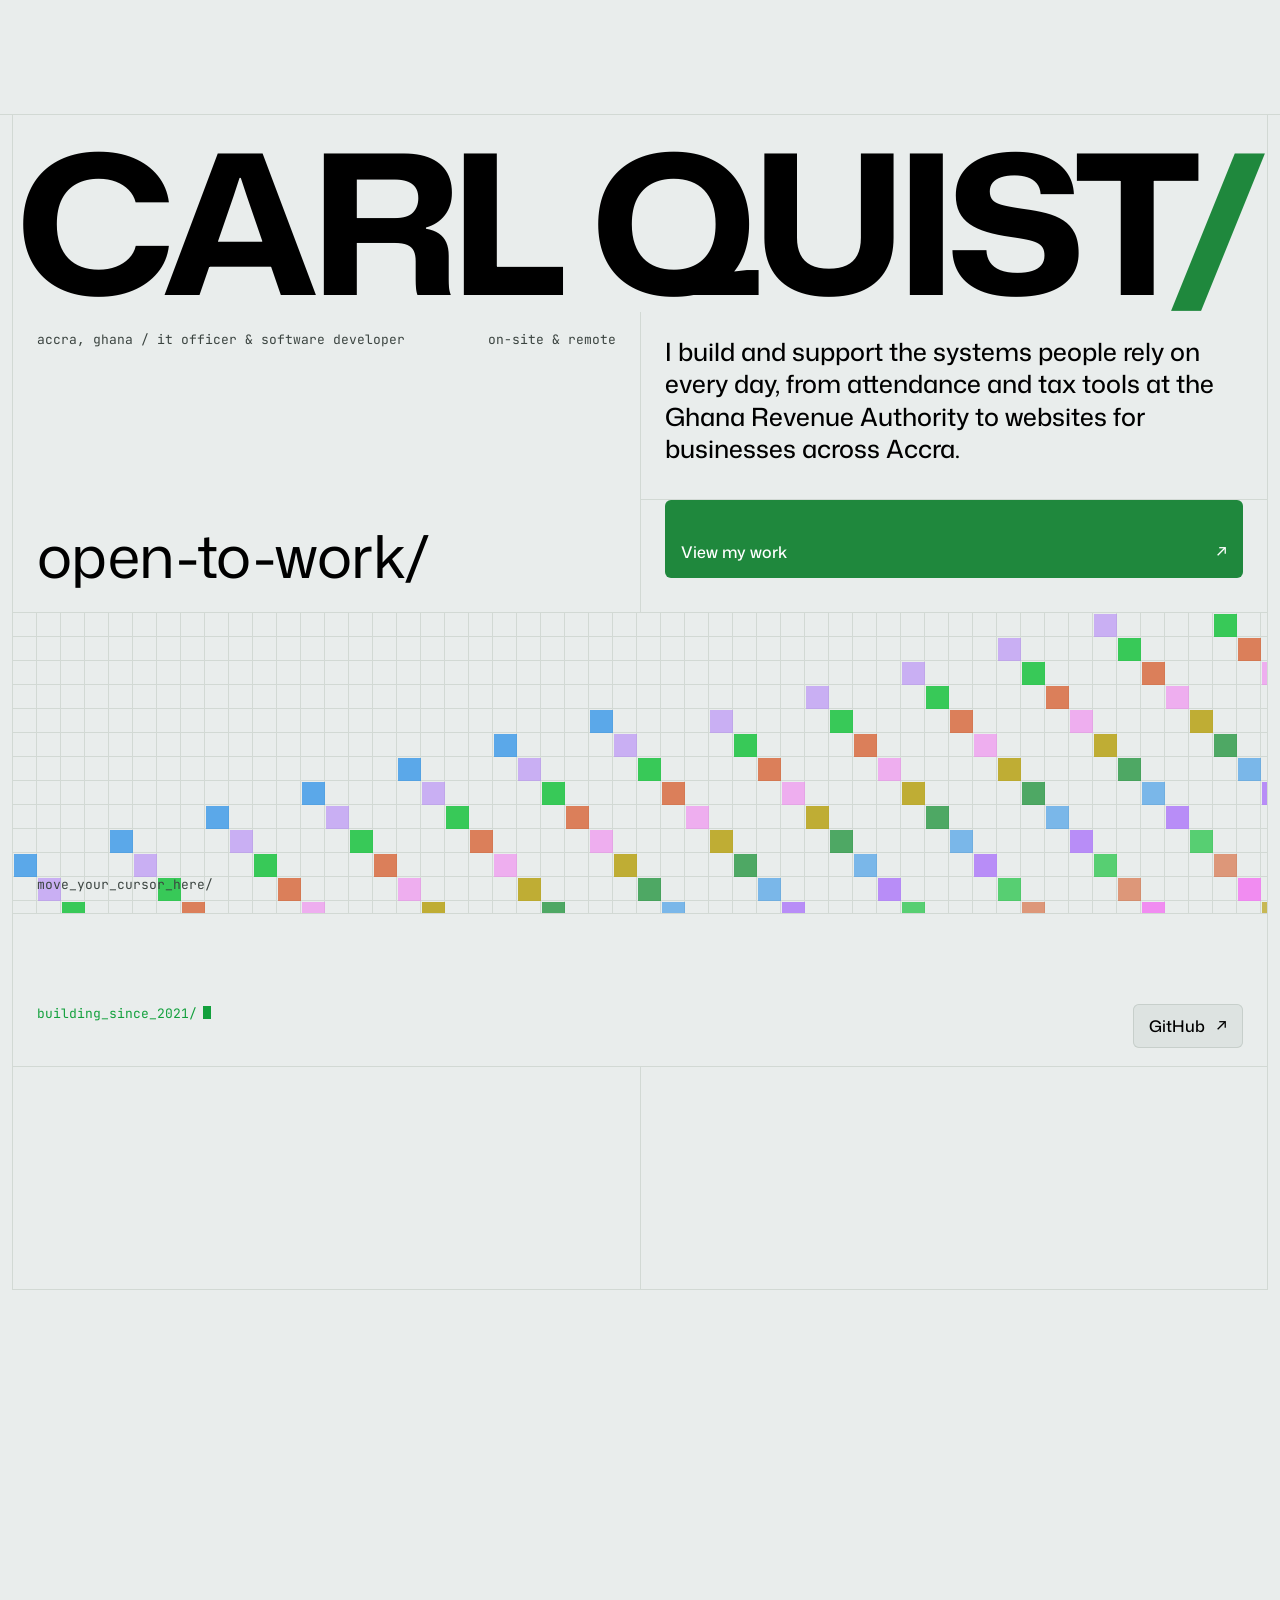
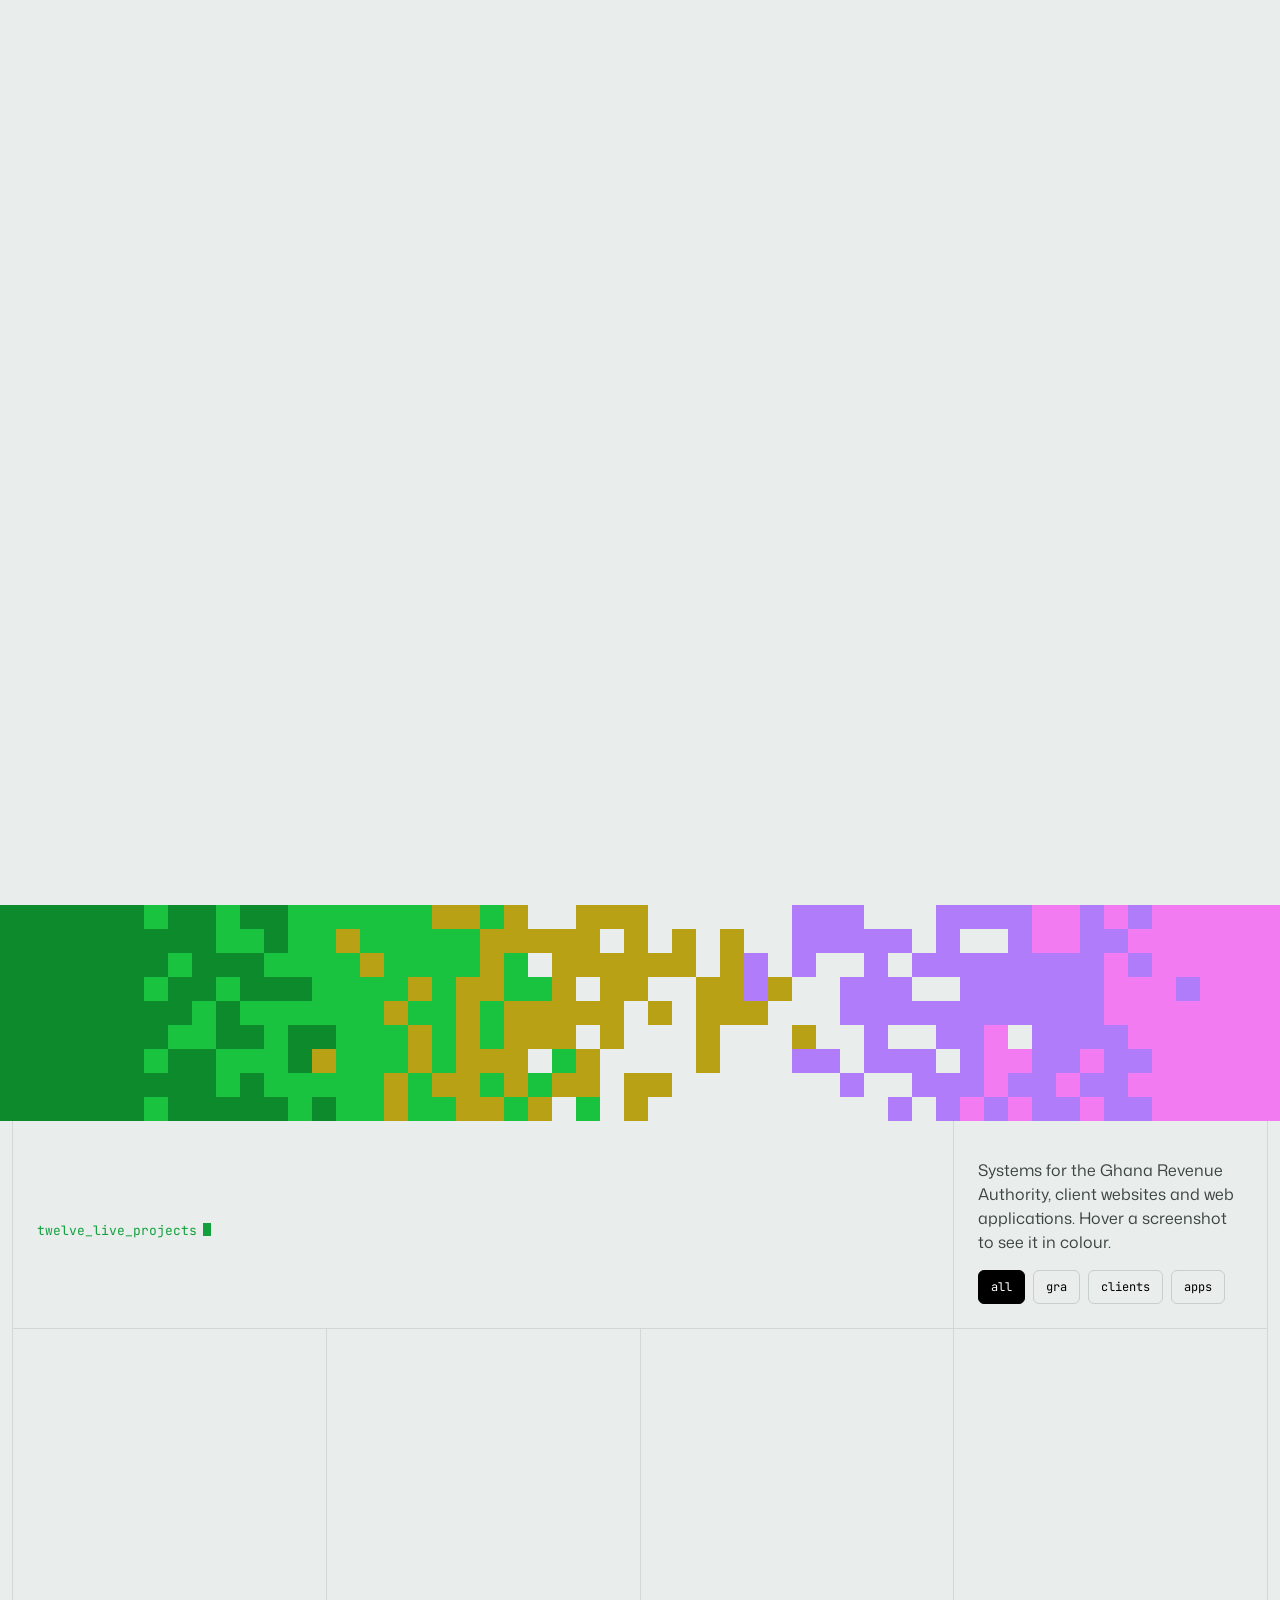
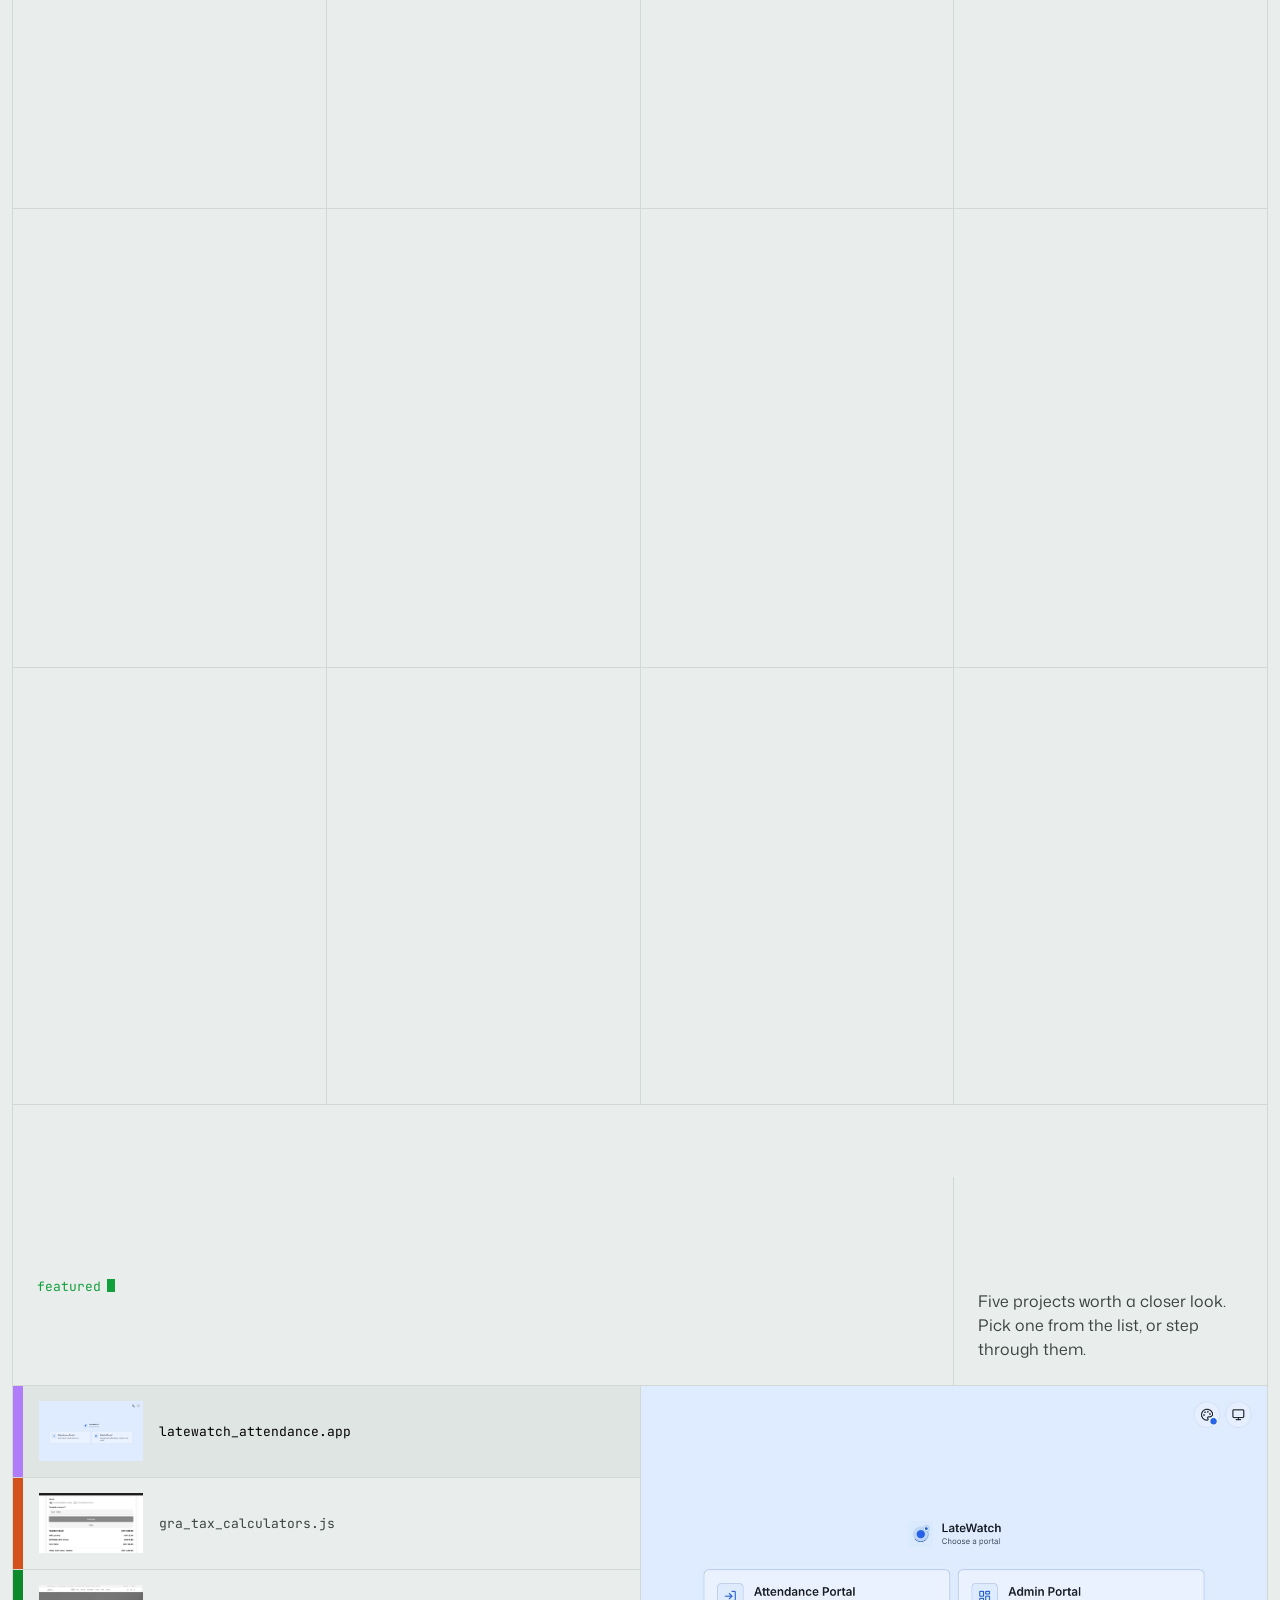
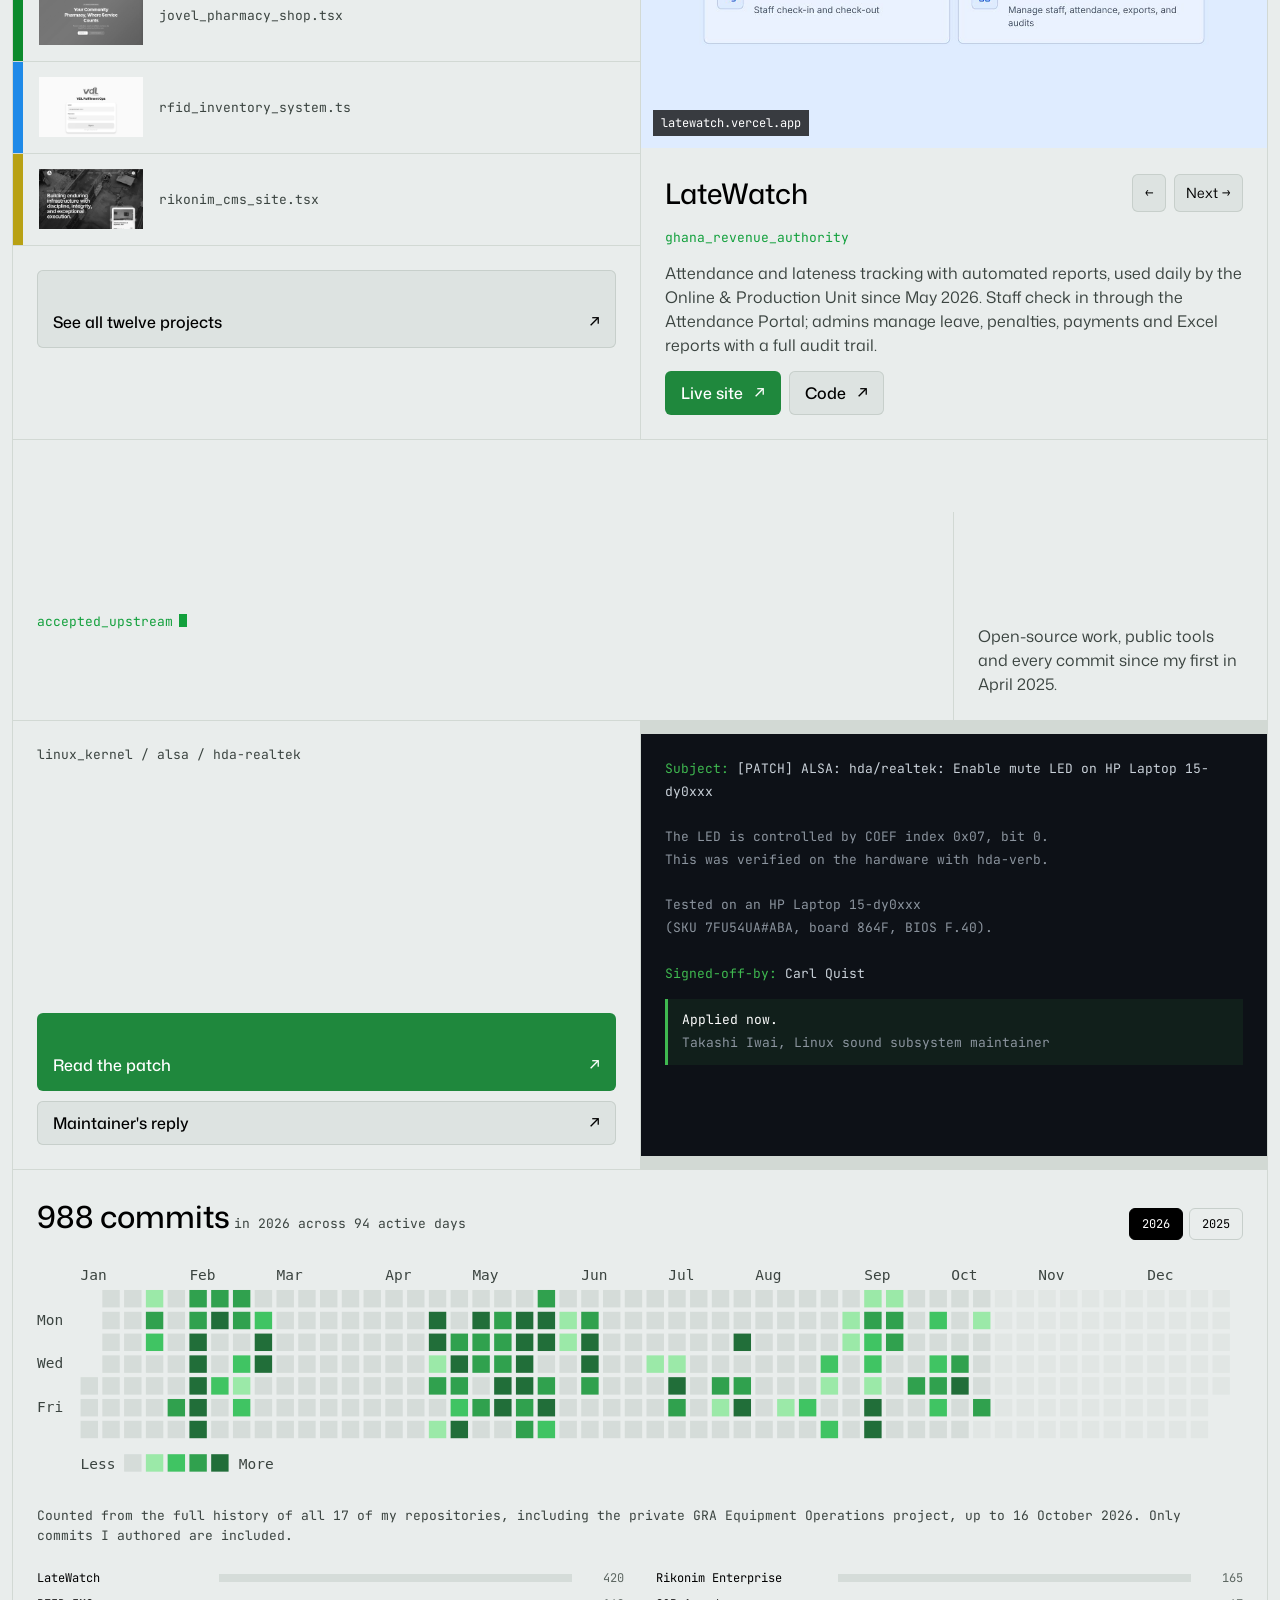
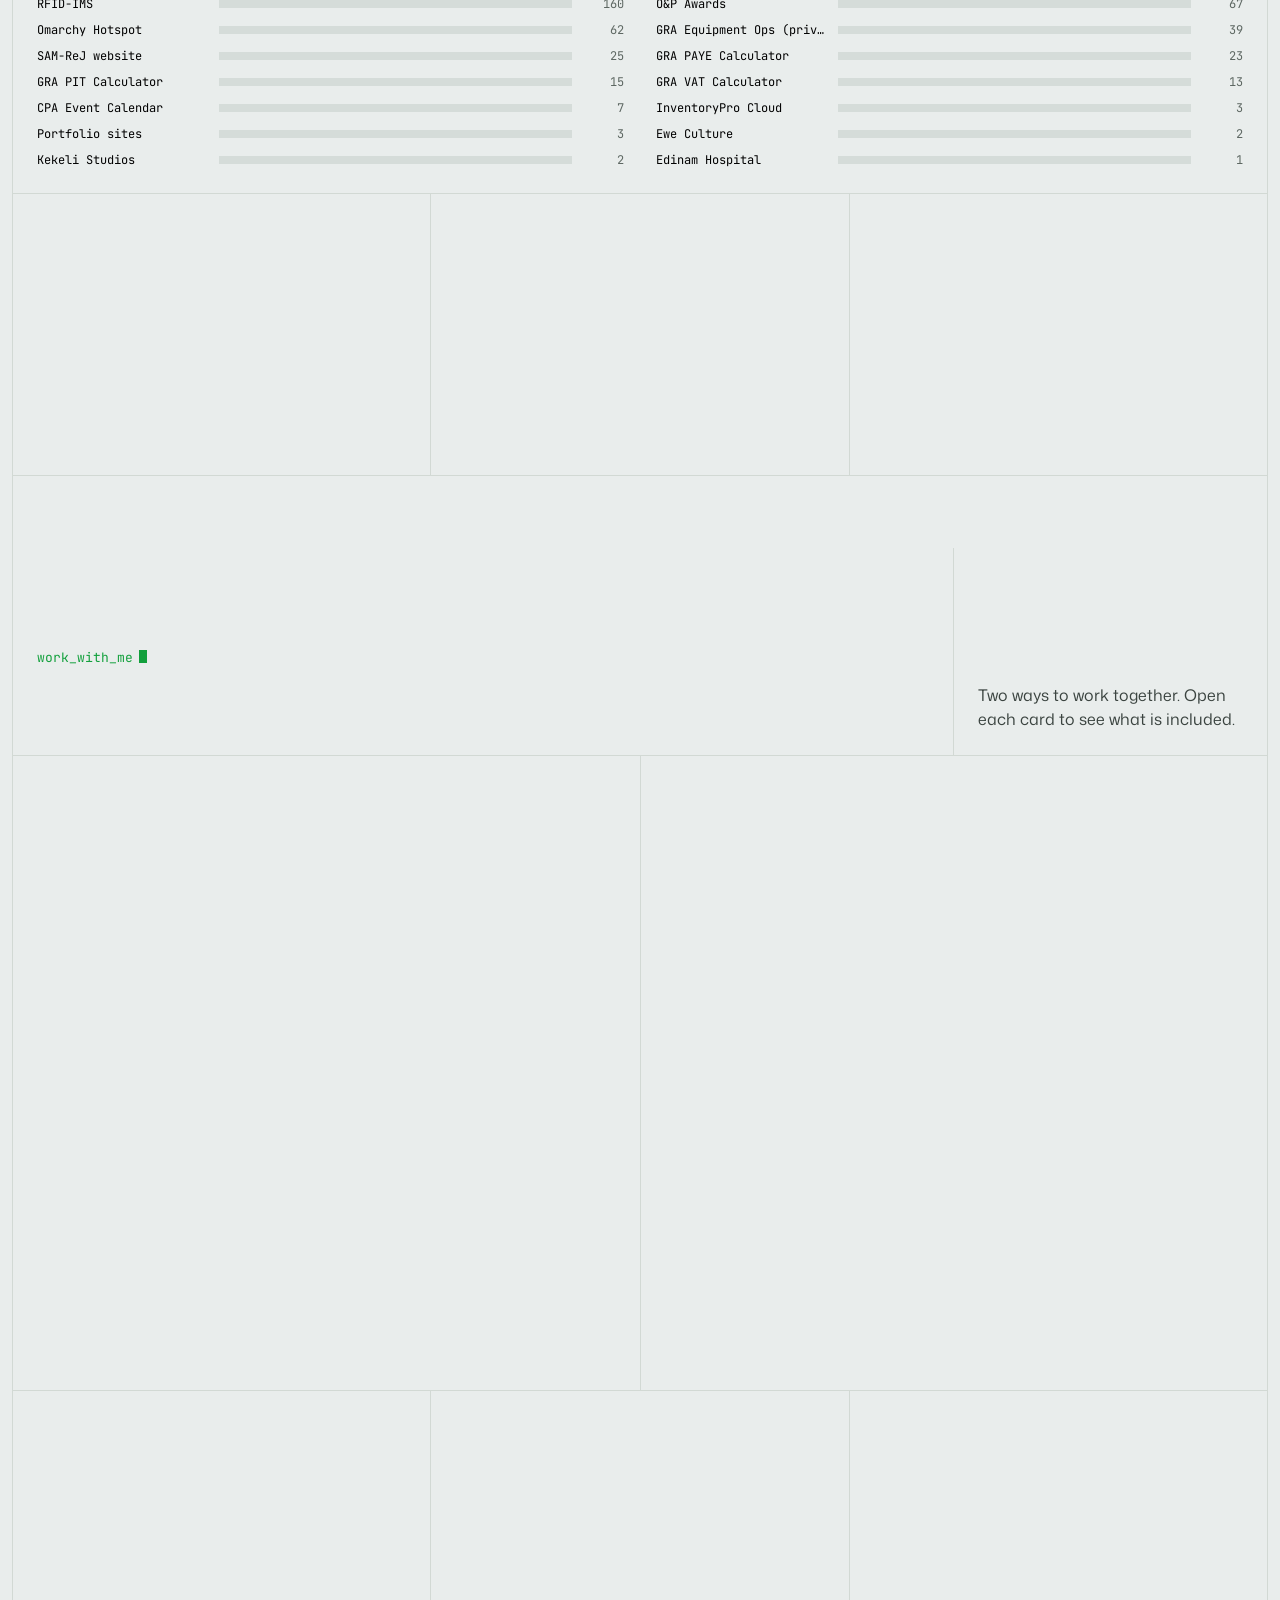
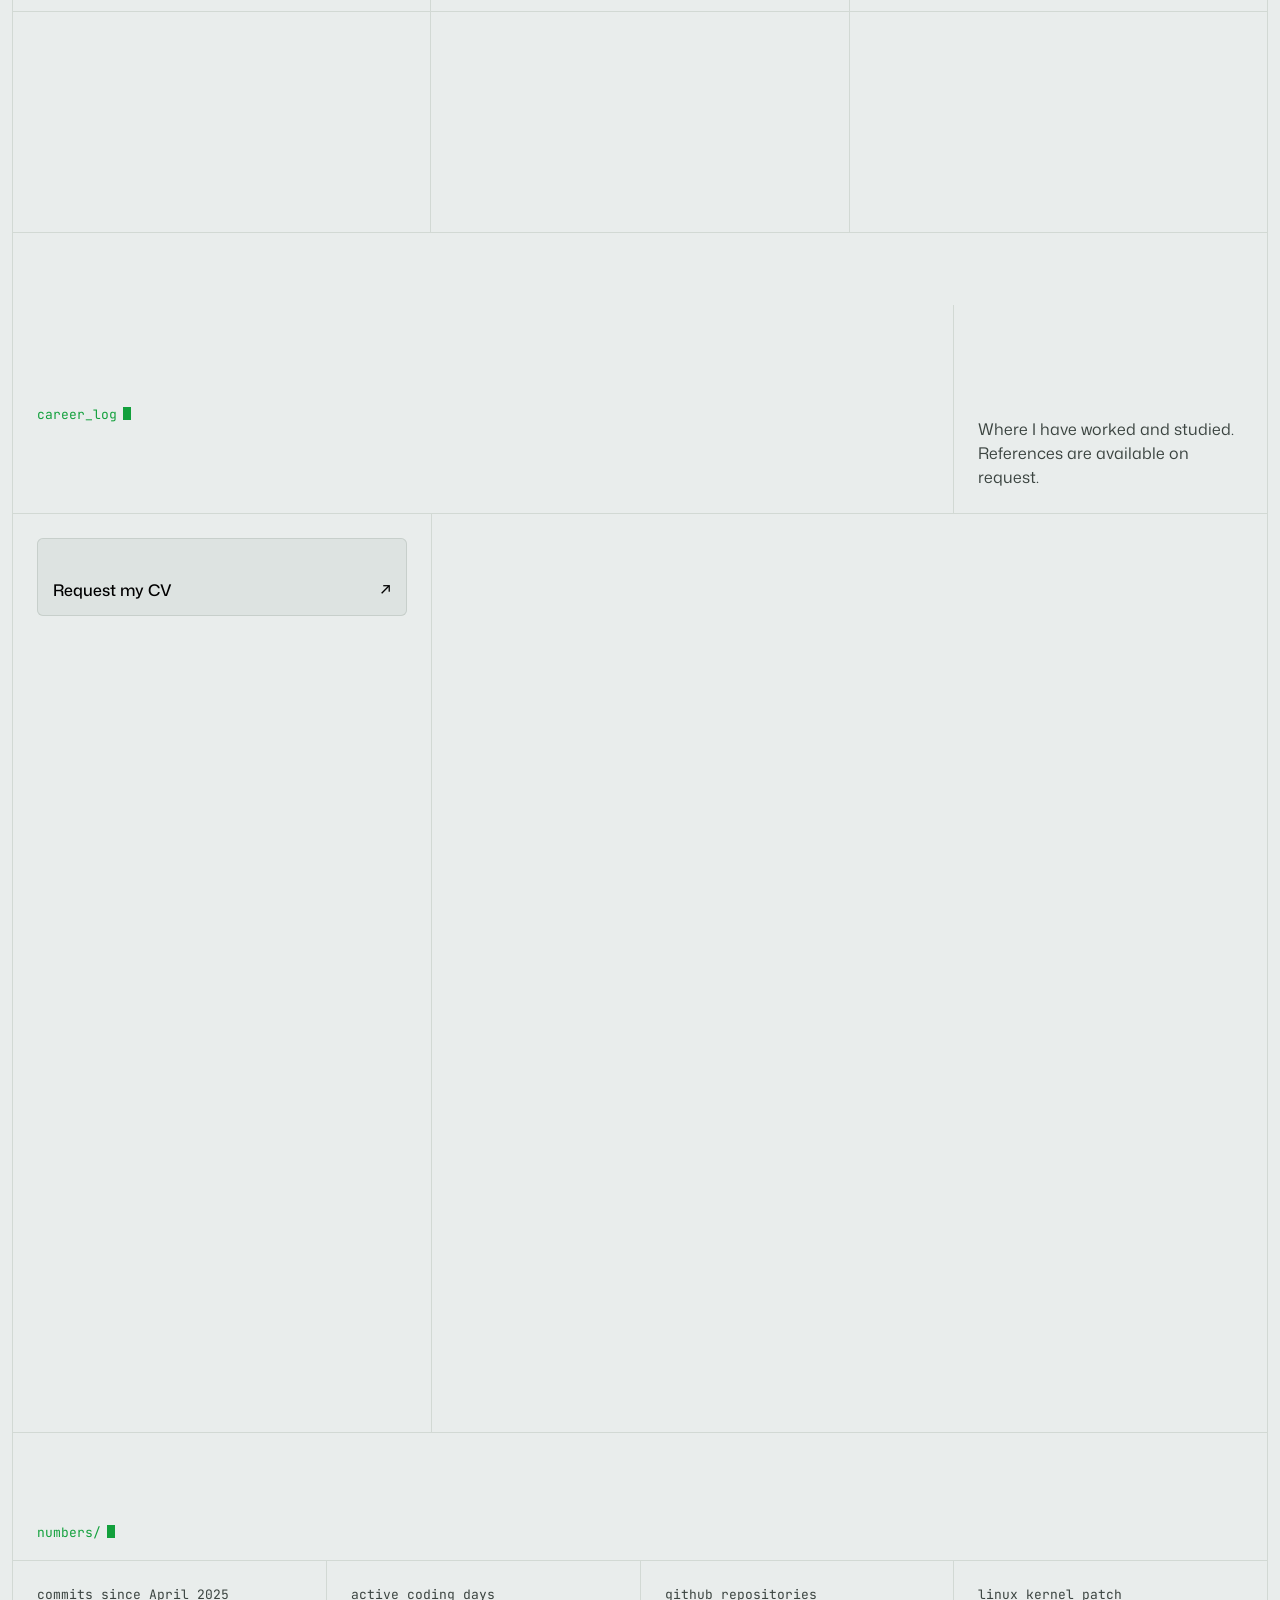
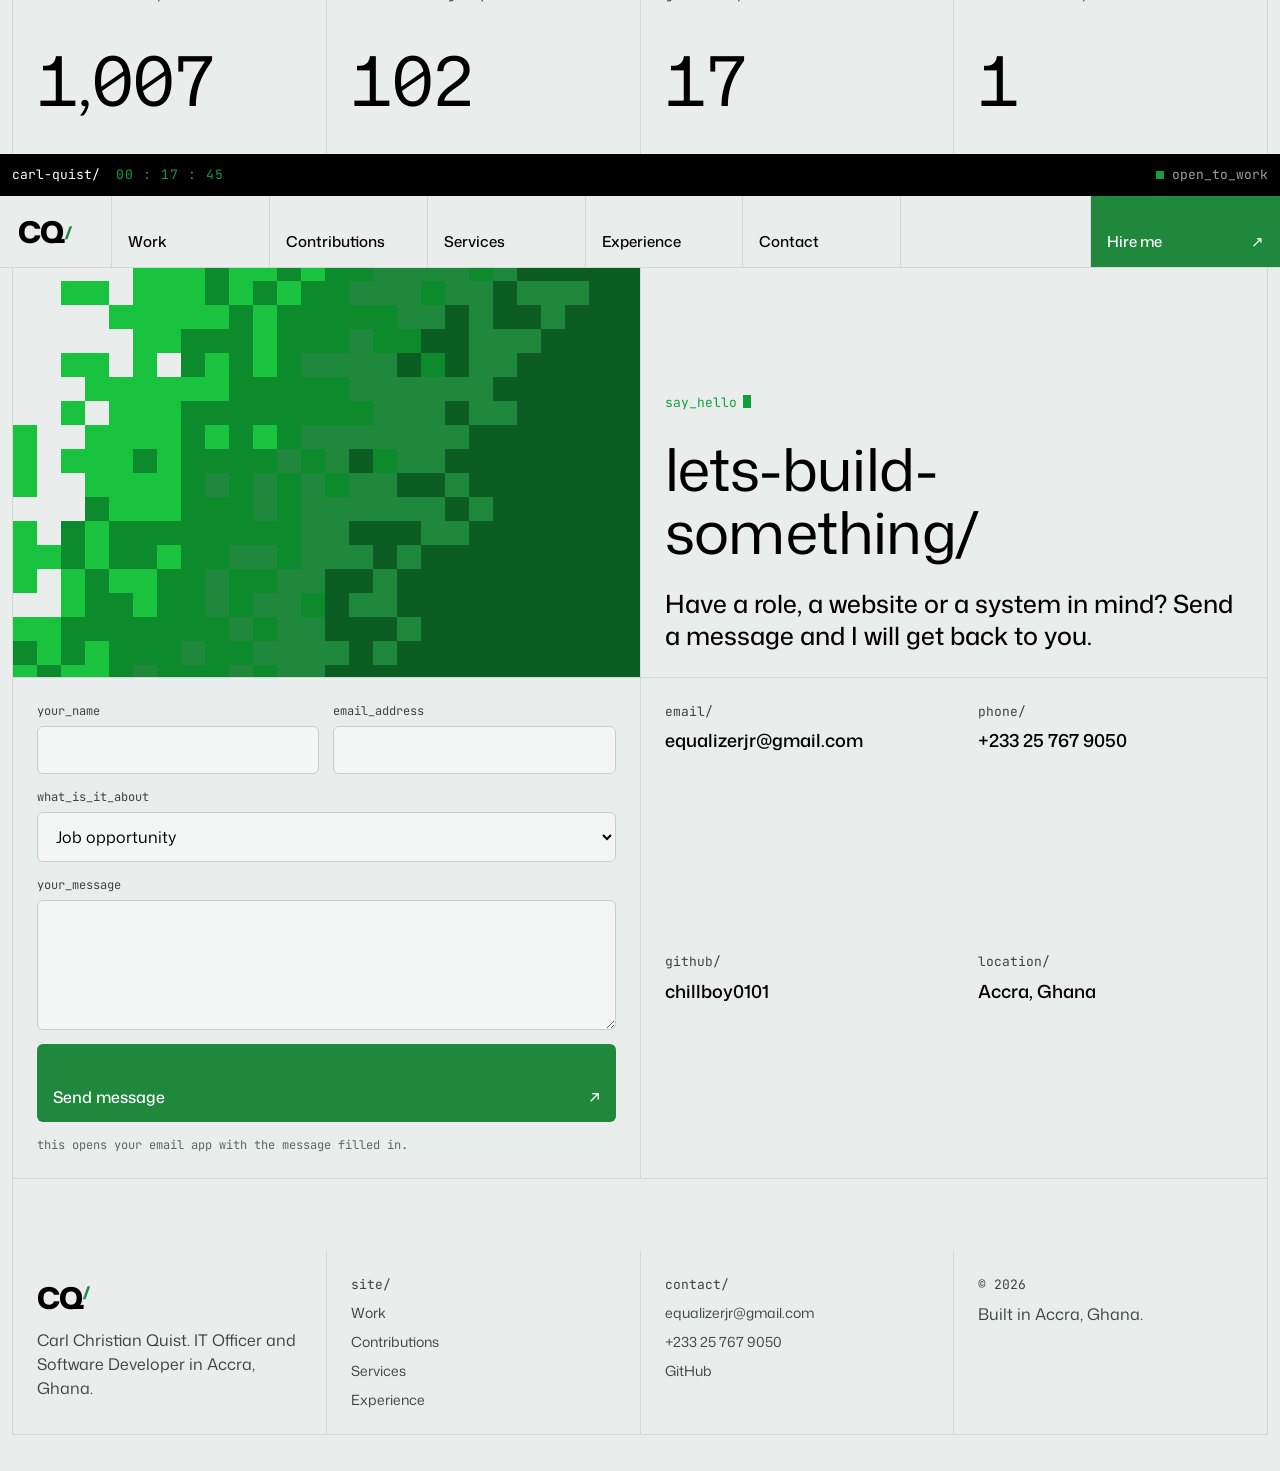
==== commit 18ee1395: "Rebuild Carl's portfolio as a one-page site in the GitHub Universe style Replace the five-page 3D de" ====
--- a/myportfolio/contact.html
+++ b/myportfolio/contact.html
@@ -2,109 +2,12 @@
 <html lang="en">
 <head>
     <meta charset="UTF-8">
-    <meta name="viewport" content="width=device-width, initial-scale=1.0">
     <title>Contact | Carl Christian Quist</title>
-    <meta name="description" content="Contact Carl Christian Quist, IT Officer and Software Developer in Accra, about websites, web systems, IT support or job opportunities.">
-    <meta name="theme-color" content="#13233a">
-    <link rel="icon" href="profile.svg" type="image/svg+xml">
-    <link rel="preconnect" href="https://fonts.googleapis.com">
-    <link rel="preconnect" href="https://fonts.gstatic.com" crossorigin>
-    <link href="https://fonts.googleapis.com/css2?family=Playfair+Display:wght@400;700&family=Montserrat:wght@300;400;500;600;700&display=swap" rel="stylesheet">
-    <link rel="stylesheet" href="https://cdnjs.cloudflare.com/ajax/libs/font-awesome/6.4.2/css/all.min.css">
-    <link rel="stylesheet" href="assets/css/site.css">
+    <meta name="robots" content="noindex">
+    <meta http-equiv="refresh" content="0; url=index.html#contact">
+    <link rel="canonical" href="index.html#contact">
 </head>
 <body>
-    <header class="site-nav">
-        <div class="container">
-            <a href="index.html" class="brand" aria-label="Carl Christian Quist, home"><span class="brand-mark">CQ</span>Carl Quist</a>
-            <button class="menu-toggle" type="button" aria-label="Open menu" aria-expanded="false"><i class="fas fa-bars"></i></button>
-            <nav class="nav-links" aria-label="Main">
-                <a href="index.html">Home</a>
-                <a href="services.html">Services</a>
-                <a href="portfolio.html">Work</a>
-                <a href="contributions.html">Contributions</a>
-                <a href="contact.html" class="nav-cta" aria-current="page">Hire Me</a>
-            </nav>
-        </div>
-    </header>
-    <section class="page-hero">
-        <div class="orb one"></div>
-        <div class="orb two"></div>
-        <div class="container">
-            <span class="eyebrow reveal">Contact</span>
-            <h1 class="reveal d1">Let's Work Together</h1>
-            <p class="reveal d2">Have a job opportunity, a website or a system in mind? Send a message or reach me directly.</p>
-        </div>
-    </section>
-
-    <section class="section">
-        <div class="container">
-            <div class="contact-grid">
-                <form class="form-card reveal" id="contact-form" novalidate>
-                    <div class="form-row">
-                        <div class="field"><label for="name">Your name</label><input type="text" id="name" name="name" autocomplete="name" required></div>
-                        <div class="field"><label for="email">Email address</label><input type="email" id="email" name="email" autocomplete="email" required></div>
-                    </div>
-                    <div class="field">
-                        <label for="topic">What is it about?</label>
-                        <select id="topic" name="topic">
-                            <option>Job opportunity</option>
-                            <option>Website project</option>
-                            <option>Web system or app</option>
-                            <option>IT support</option>
-                            <option>Something else</option>
-                        </select>
-                    </div>
-                    <div class="field"><label for="message">Your message</label><textarea id="message" name="message" required></textarea></div>
-                    <button type="submit" class="btn btn-primary">Send Message <i class="fas fa-paper-plane"></i></button>
-                    <p class="form-note" id="form-status" role="status">This opens your email app with the message filled in, ready to send.</p>
-                </form>
-                <div class="info-stack">
-                    <a class="info reveal d1" href="mailto:equalizerjr@gmail.com"><div class="card-icon"><i class="fas fa-envelope"></i></div><div><h3>Email</h3><p>equalizerjr@gmail.com</p></div></a>
-                    <a class="info reveal d2" href="tel:+233257679050"><div class="card-icon"><i class="fas fa-phone"></i></div><div><h3>Phone</h3><p>+233 25 767 9050</p></div></a>
-                    <a class="info reveal d3" href="https://github.com/chillboy0101" target="_blank" rel="noopener"><div class="card-icon"><i class="fab fa-github"></i></div><div><h3>GitHub</h3><p>github.com/chillboy0101</p></div></a>
-                    <div class="info reveal d3"><div class="card-icon"><i class="fas fa-location-dot"></i></div><div><h3>Location</h3><p>Accra, Ghana</p></div></div>
-                </div>
-            </div>
-        </div>
-    </section>
-    <footer class="site-footer">
-        <div class="container">
-            <div class="footer-grid">
-                <div>
-                    <a href="index.html" class="brand"><span class="brand-mark">CQ</span>Carl Quist</a>
-                    <p>IT Officer and Software Developer in Accra, Ghana. Building and supporting systems people rely on every day.</p>
-                    <div class="socials">
-                        <a href="https://github.com/chillboy0101" target="_blank" rel="noopener" aria-label="GitHub"><i class="fab fa-github"></i></a>
-                        <a href="mailto:equalizerjr@gmail.com" aria-label="Email"><i class="fas fa-envelope"></i></a>
-                        <a href="tel:+233257679050" aria-label="Phone"><i class="fas fa-phone"></i></a>
-                    </div>
-                </div>
-                <div>
-                    <h4>Pages</h4>
-                    <ul>
-                        <li><a href="index.html">Home</a></li>
-                        <li><a href="services.html">Services</a></li>
-                        <li><a href="portfolio.html">Work</a></li>
-                        <li><a href="contributions.html">Contributions</a></li>
-                        <li><a href="contact.html">Contact</a></li>
-                    </ul>
-                </div>
-                <div>
-                    <h4>Contact</h4>
-                    <ul>
-                        <li><a href="mailto:equalizerjr@gmail.com">equalizerjr@gmail.com</a></li>
-                        <li><a href="tel:+233257679050">+233 25 767 9050</a></li>
-                        <li>Accra, Ghana</li>
-                    </ul>
-                </div>
-            </div>
-            <div class="footer-bottom">
-                <span>&copy; <span id="year">2026</span> Carl Christian Quist. All rights reserved.</span>
-                <span>Built in Accra, Ghana.</span>
-            </div>
-        </div>
-    </footer>
-    <script src="assets/js/site.js"></script>
+    <p>This page has moved to <a href="index.html#contact">the Contact section</a>.</p>
 </body>
 </html>
